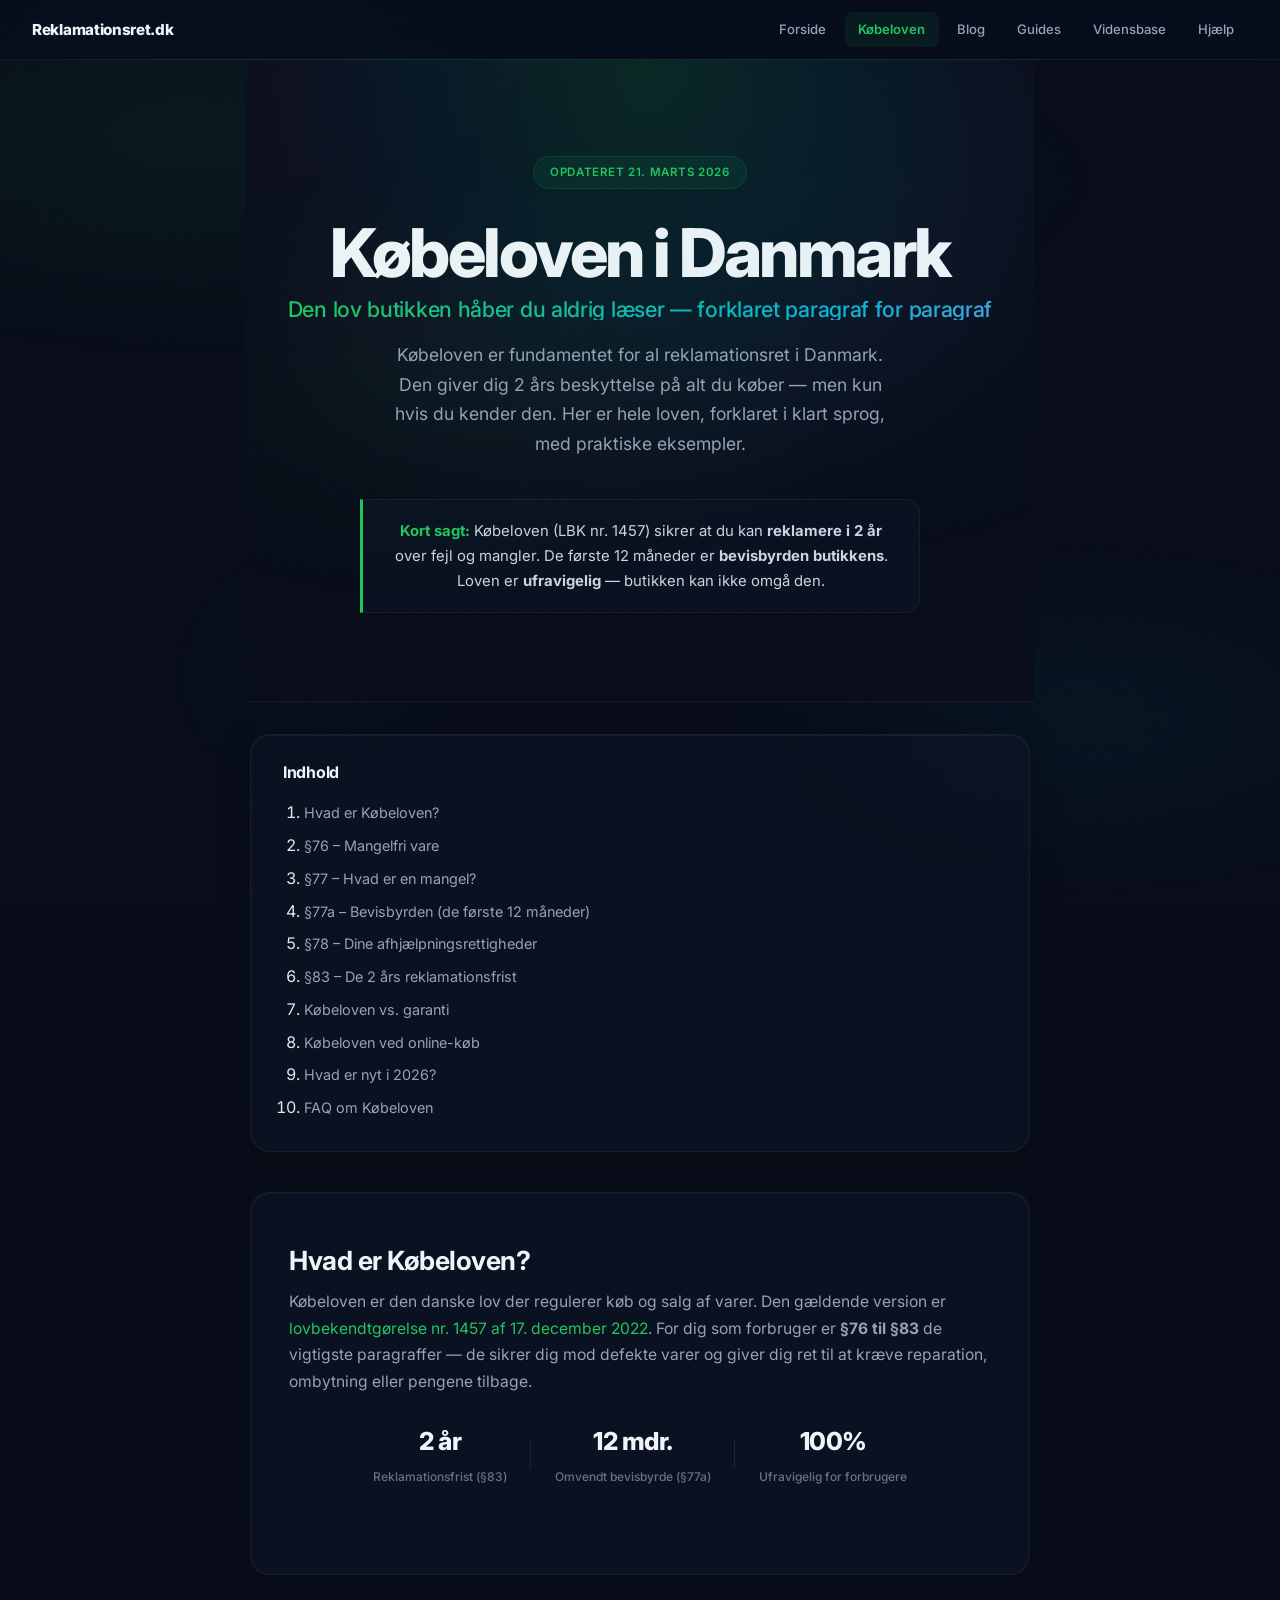
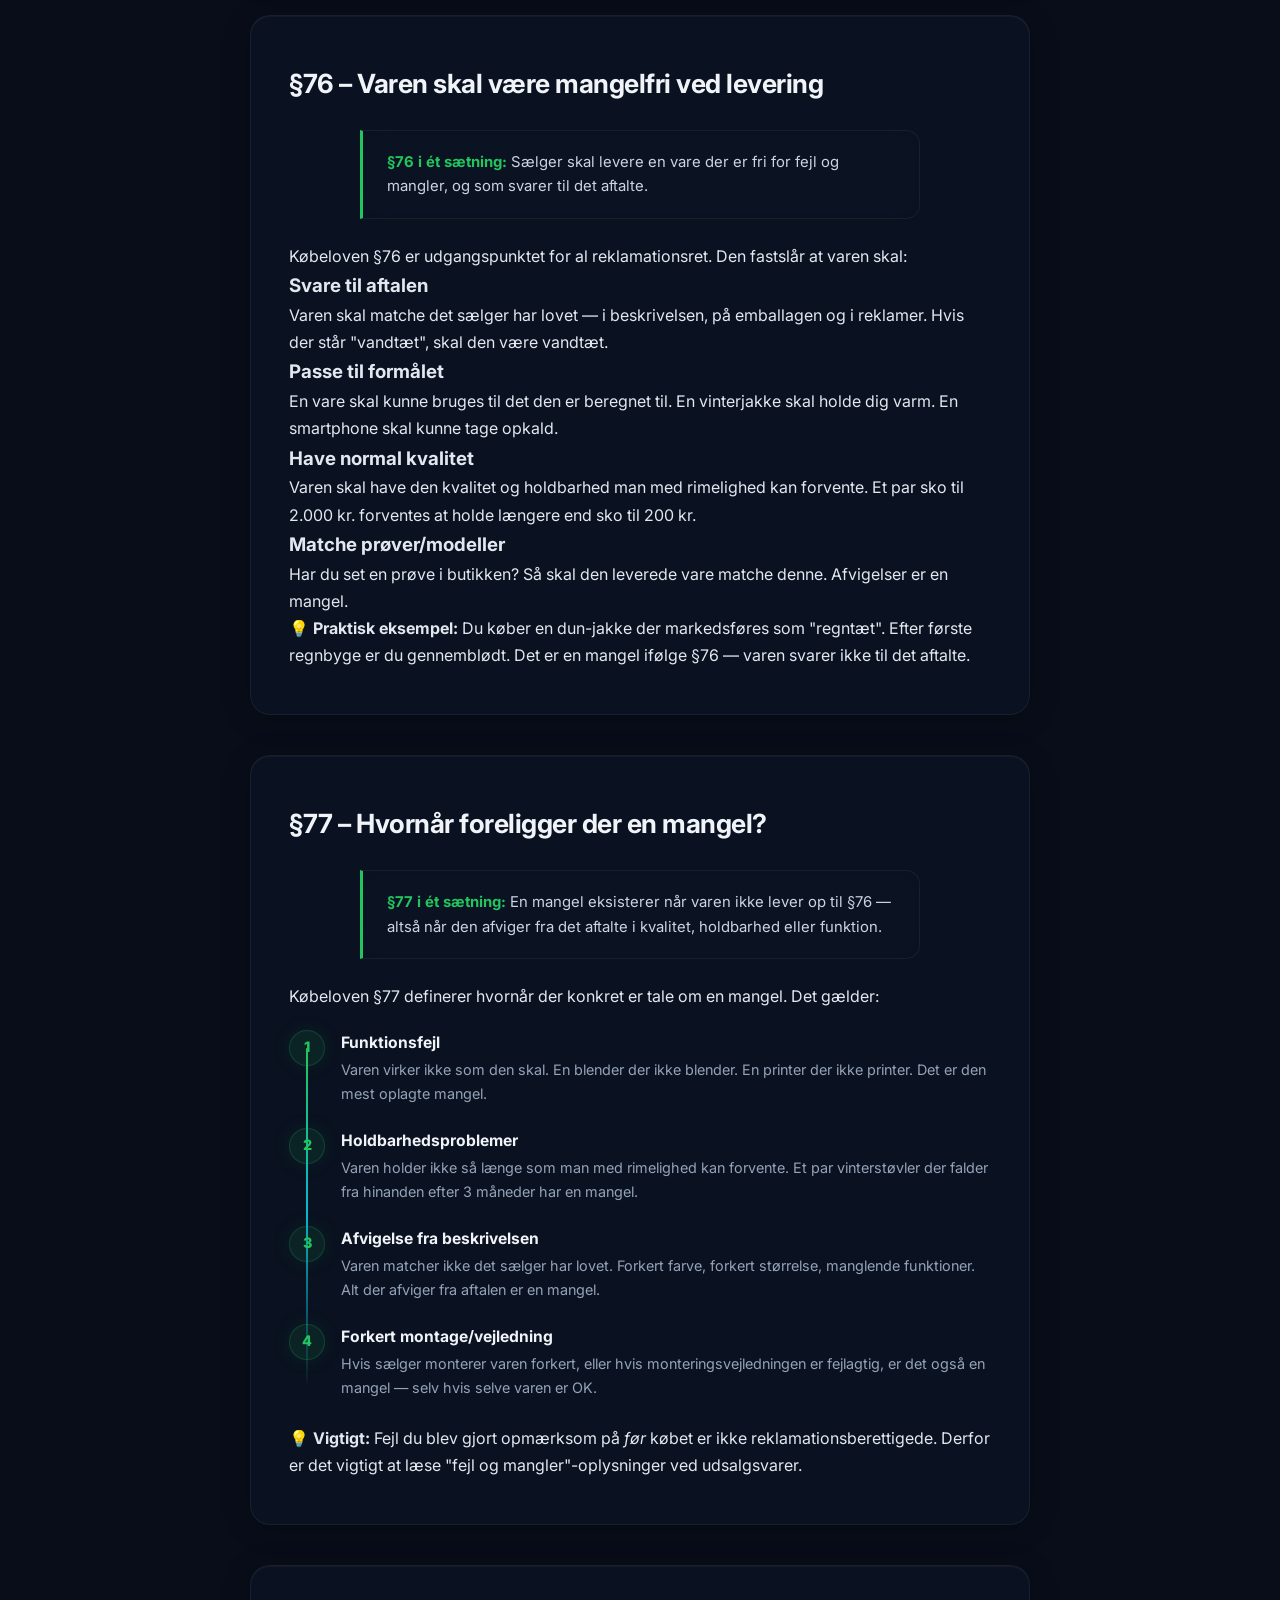
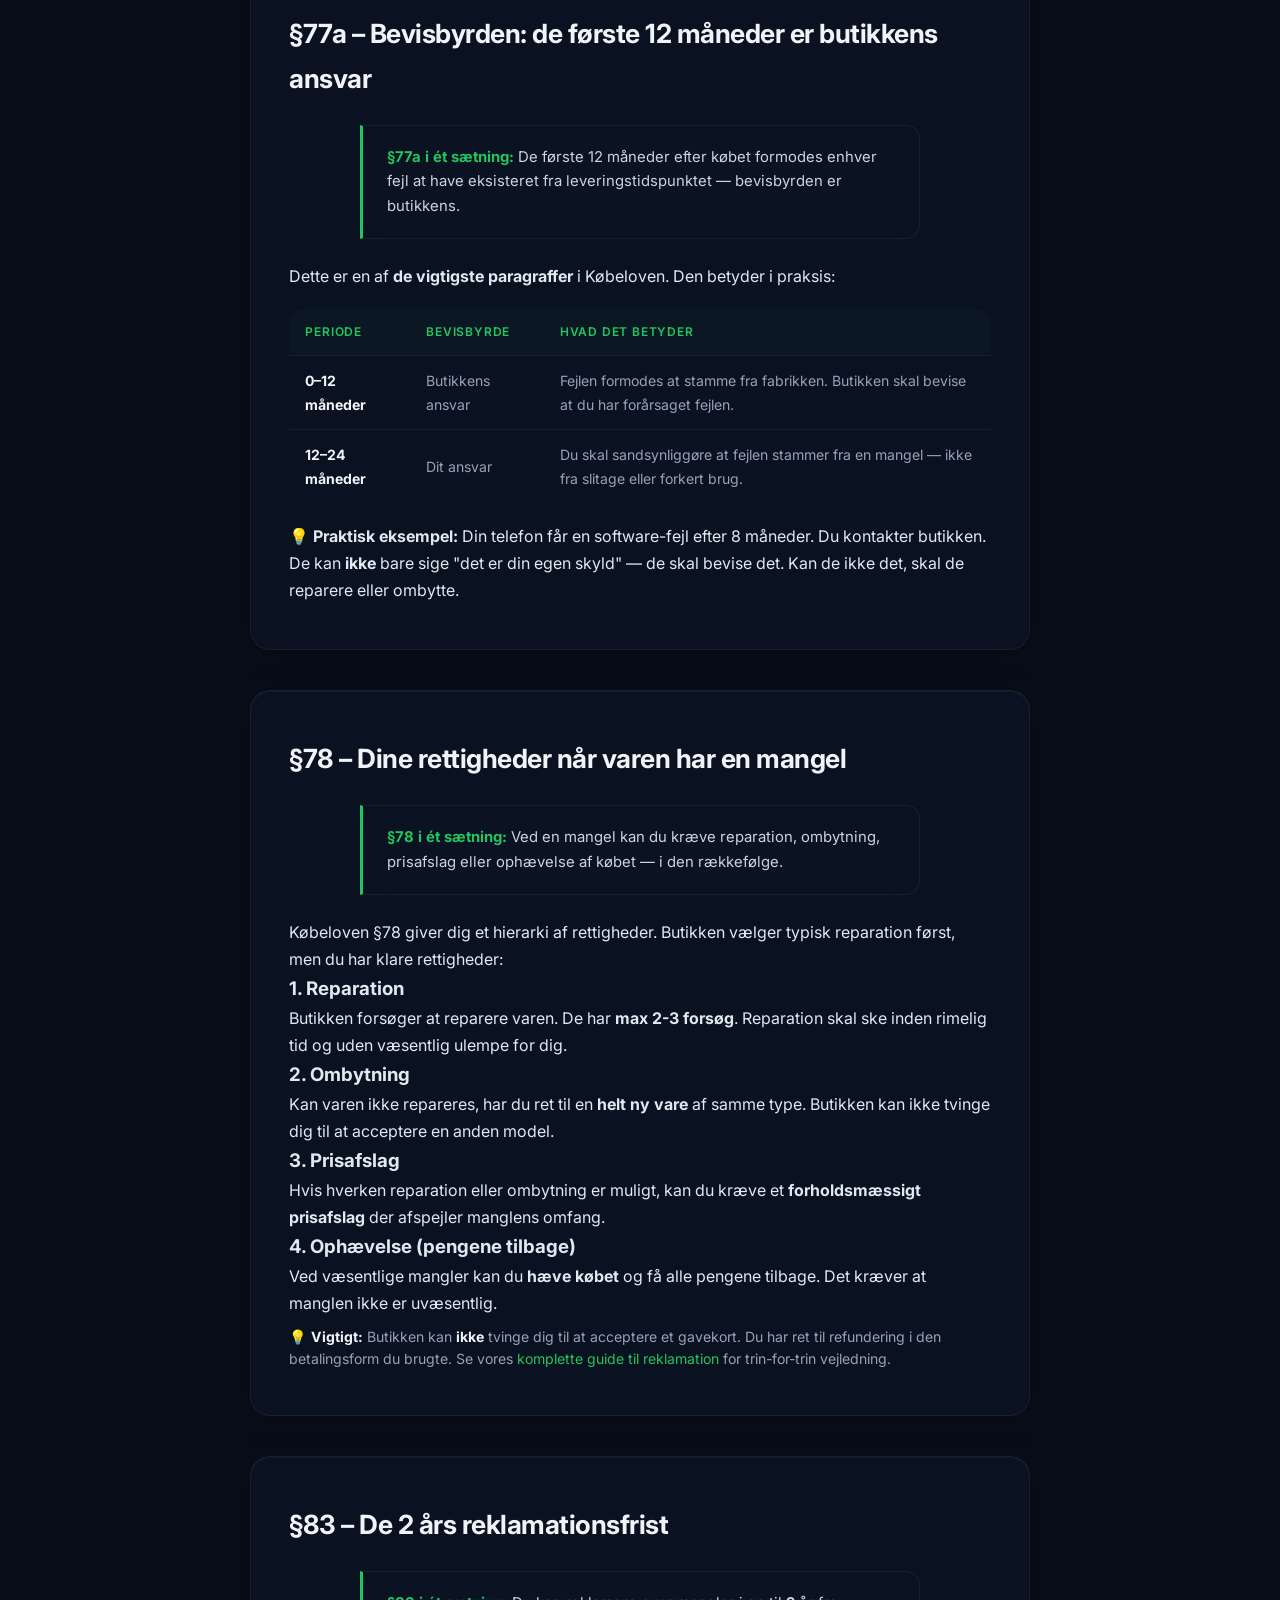
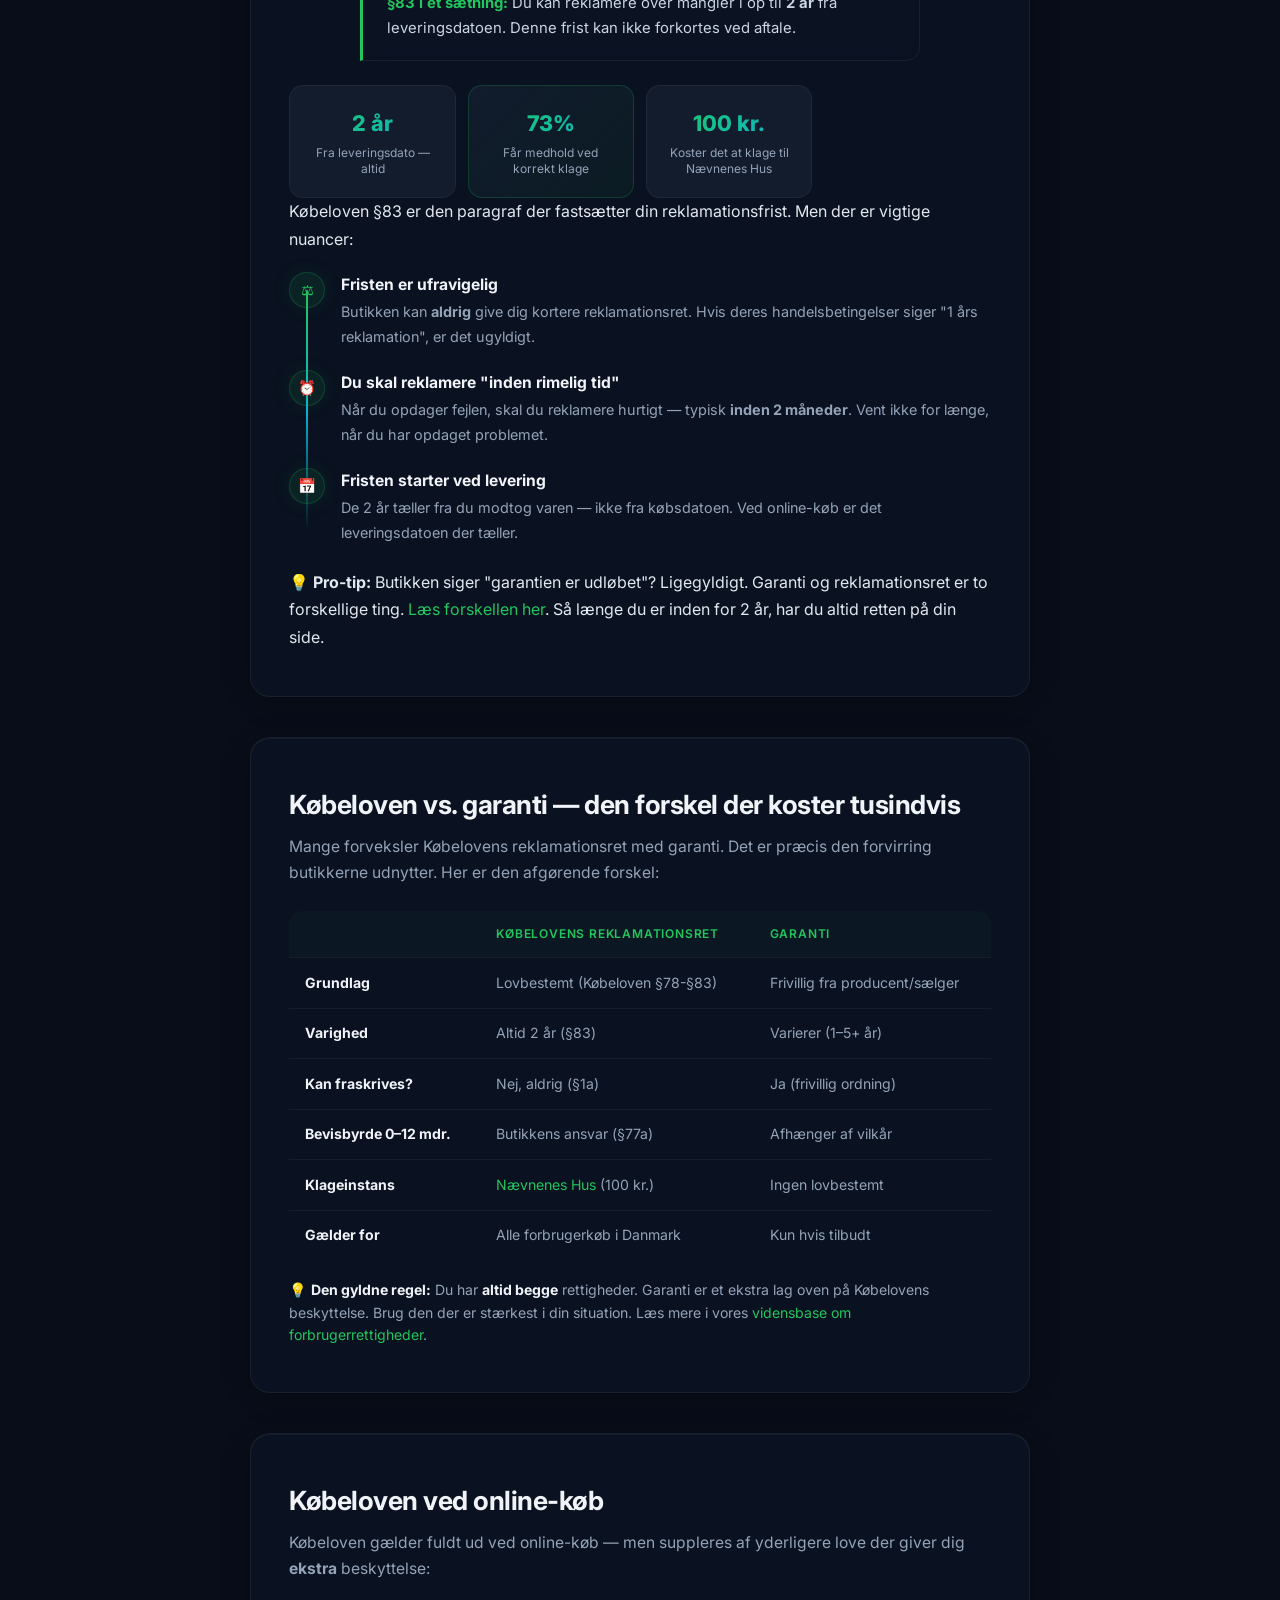
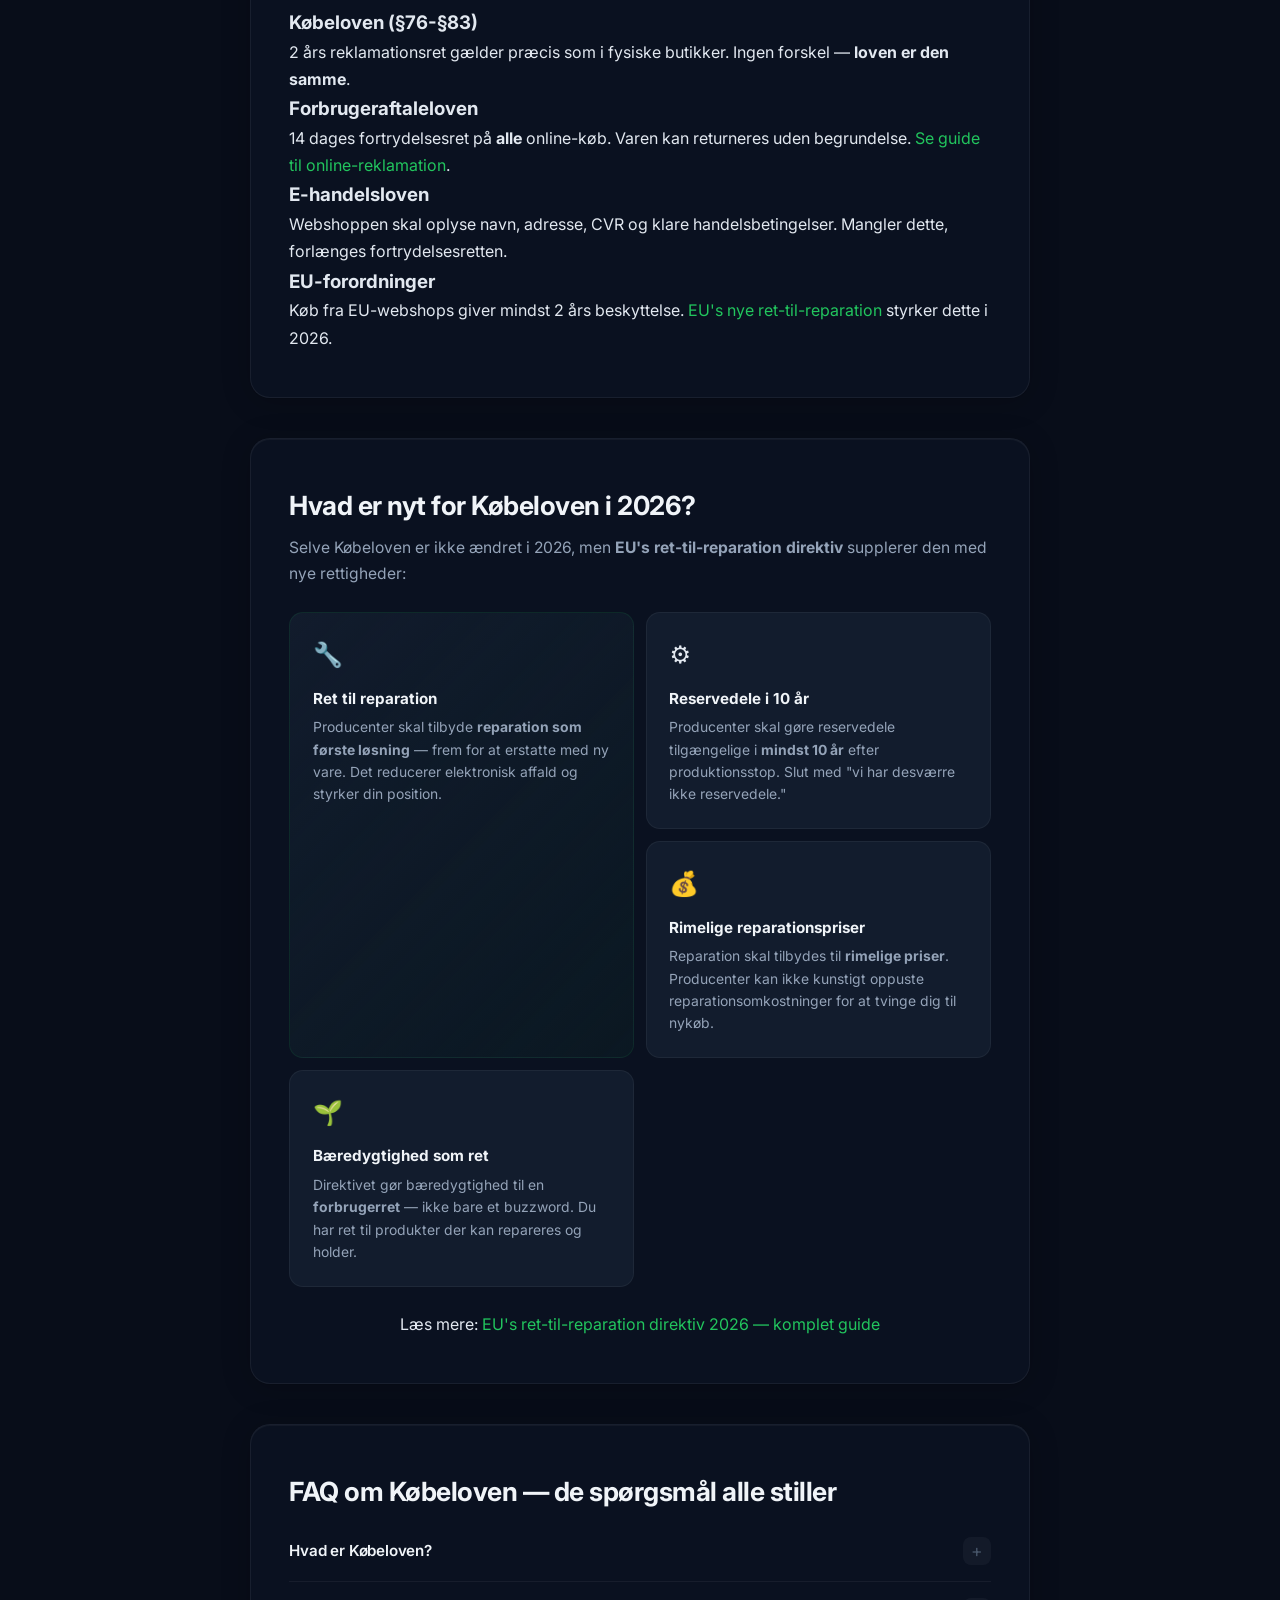
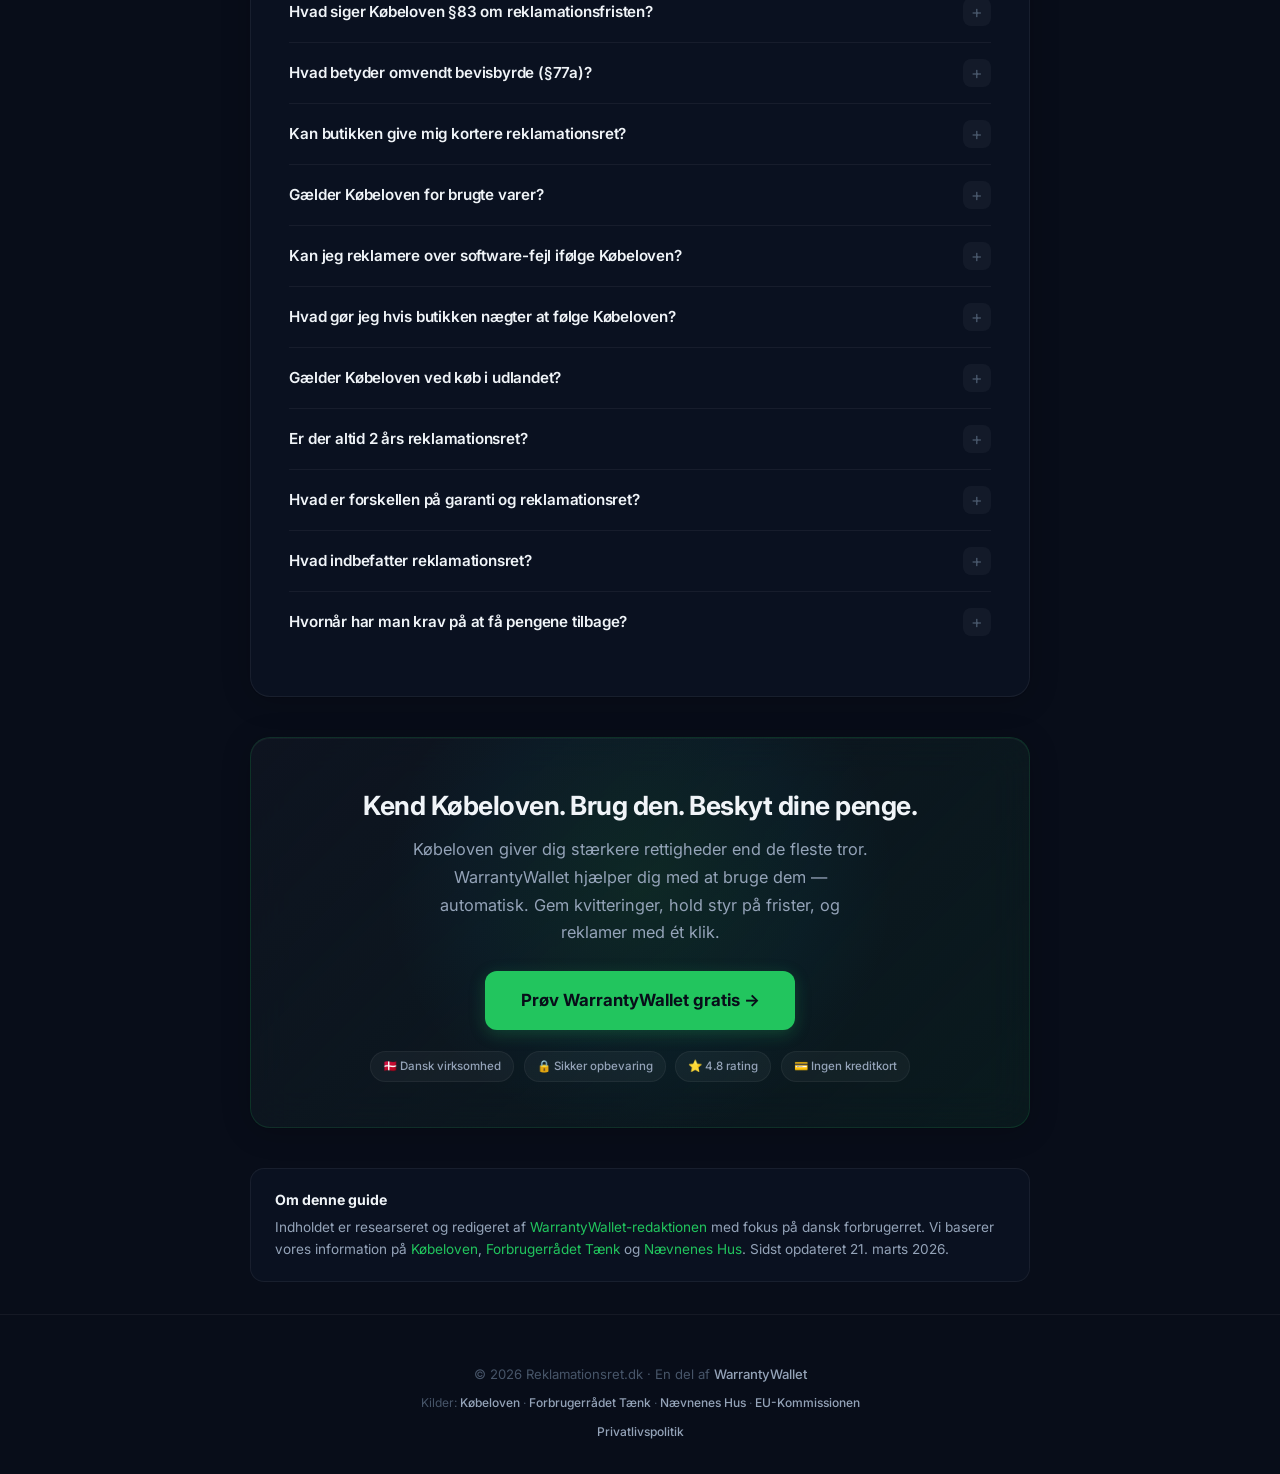
==== kobeloven.html @ 84762d5d "SEO: Add remaining 2 PAA questions to kobeloven.html FAQ schema+HTML" ====
<!DOCTYPE html>
<html lang="da">
<head>
    <meta charset="UTF-8">
    <meta name="viewport" content="width=device-width, initial-scale=1.0">
    <title>Købeloven 2026 – Komplet guide til §76-§83 og din reklamationsret</title>
    <meta name="description" content="Købeloven forklaret paragraf for paragraf: §76 mangelfri vare, §78 bevisbyrde, §83 reklamationsfrist på 2 år. Alt du skal vide om Købeloven i 2026 – med praktiske eksempler.">
    <meta name="keywords" content="købeloven, købeloven §83, købeloven reklamation, købeloven 2026, købeloven §76, købeloven §77, købeloven §78, reklamationsret købeloven, købeloven paragraf 83, dansk købelov">
    <meta name="robots" content="index, follow">
    <meta name="subject" content="Købeloven – dansk forbrugerlovgivning">
    <meta name="topic" content="Købeloven §76-§83, reklamationsret, forbrugerbeskyttelse, dansk lovgivning 2026">
    <link rel="canonical" href="https://reklamationsret.dk/kobeloven.html">

    <!-- Open Graph -->
    <meta property="og:title" content="Købeloven 2026 – Komplet guide til §76-§83">
    <meta property="og:description" content="Købeloven forklaret paragraf for paragraf. §76 mangelfri vare, §78 bevisbyrde, §83 reklamationsfrist. Alt du skal vide i 2026.">
    <meta property="og:url" content="https://reklamationsret.dk/kobeloven.html">
    <meta property="og:type" content="article">
    <meta property="og:site_name" content="Reklamationsret.dk">
    <meta property="og:locale" content="da_DK">
    <meta property="og:image" content="https://reklamationsret.dk/og-image.png">
    <meta property="og:image:width" content="1200">
    <meta property="og:image:height" content="630">
    <meta property="og:image:alt" content="Købeloven – din ret som forbruger i Danmark">

    <!-- Twitter Card -->
    <meta name="twitter:card" content="summary_large_image">
    <meta name="twitter:title" content="Købeloven 2026 – Komplet guide til §76-§83">
    <meta name="twitter:description" content="Købeloven forklaret paragraf for paragraf. Alt du skal vide om din reklamationsret i 2026.">
    <meta name="twitter:image" content="https://reklamationsret.dk/og-image.png">

    <!-- Favicon -->
    <link rel="icon" href="data:image/svg+xml,<svg xmlns='http://www.w3.org/2000/svg' viewBox='0 0 100 100'><text y='.9em' font-size='90'>⚖️</text></svg>" type="image/svg+xml">

    <link rel="preconnect" href="https://fonts.googleapis.com">
    <link rel="preconnect" href="https://fonts.gstatic.com" crossorigin>
    <link rel="dns-prefetch" href="//plausible.io">
    <link rel="dns-prefetch" href="//www.googletagmanager.com">
    <link rel="preconnect" href="https://plausible.io" crossorigin>
    <link rel="preconnect" href="https://www.googletagmanager.com" crossorigin>
    <link href="https://fonts.googleapis.com/css2?family=Inter:wght@400;600;700;800&display=swap" rel="stylesheet">
    <link rel="stylesheet" href="style.css">

    <!-- Privacy-friendly analytics by Plausible -->
    <script async src="https://plausible.io/js/pa-KfrIk4peE_4ubFGHQhBqu.js"></script>
    <script>
      window.plausible=window.plausible||function(){(plausible.q=plausible.q||[]).push(arguments)},plausible.init=plausible.init||function(i){plausible.o=i||{}};
      plausible.init()
    </script>

    <!-- Google tag (gtag.js) -->
    <script async src="https://www.googletagmanager.com/gtag/js?id=G-L14W5DXLNR"></script>
    <script>
      window.dataLayer = window.dataLayer || [];
      function gtag(){dataLayer.push(arguments);}
      gtag('js', new Date());
      gtag('config', 'G-L14W5DXLNR');
    </script>

    <!-- Article Schema -->
    <script type="application/ld+json">
    {
      "@context": "https://schema.org",
      "@type": "Article",
      "headline": "Købeloven 2026 – Komplet guide til §76-§83 og din reklamationsret",
      "description": "Købeloven forklaret paragraf for paragraf: §76 mangelfri vare, §78 bevisbyrde, §83 reklamationsfrist på 2 år. Alt du skal vide om Købeloven i 2026.",
      "url": "https://reklamationsret.dk/kobeloven.html",
      "datePublished": "2026-03-21",
      "dateModified": "2026-03-21",
      "author": {
        "@type": "Organization",
        "name": "WarrantyWallet-redaktionen",
        "url": "https://warrantywallet.dk"
      },
      "publisher": {
        "@type": "Organization",
        "name": "Reklamationsret.dk",
        "url": "https://reklamationsret.dk",
        "logo": {
          "@type": "ImageObject",
          "url": "https://reklamationsret.dk/og-image.png"
        }
      },
      "mainEntityOfPage": "https://reklamationsret.dk/kobeloven.html",
      "inLanguage": "da",
      "about": {
        "@type": "Legislation",
        "name": "Købeloven",
        "legislationIdentifier": "LBK nr 1457 af 17/12/2022"
      }
    }
    </script>

    <!-- FAQPage Schema -->
    <script type="application/ld+json">
    {
      "@context": "https://schema.org",
      "@type": "FAQPage",
      "mainEntity": [
        {
          "@type": "Question",
          "name": "Hvad er Købeloven?",
          "acceptedAnswer": {
            "@type": "Answer",
            "text": "Købeloven (lovbekendtgørelse nr. 1457 af 17. december 2022) er den danske lov der regulerer køb og salg af varer. For forbrugere er de vigtigste paragraffer §76-§83 om mangler, bevisbyrde og reklamationsret. Loven sikrer dig bl.a. 2 års reklamationsret på alle varer."
          }
        },
        {
          "@type": "Question",
          "name": "Hvad siger Købeloven §83 om reklamationsfristen?",
          "acceptedAnswer": {
            "@type": "Answer",
            "text": "Købeloven §83 fastslår at du har 2 års reklamationsret fra leveringsdatoen. Det betyder butikken skal reparere, ombytte, give prisafslag eller refundere, hvis varen har fejl eller mangler. Fristen kan ikke forkortes ved aftale."
          }
        },
        {
          "@type": "Question",
          "name": "Hvad betyder Købeloven §76 om mangelfri vare?",
          "acceptedAnswer": {
            "@type": "Answer",
            "text": "Købeloven §76 kræver at sælger leverer en vare uden fejl og mangler. Varen skal svare til det aftalte, til markedsføringsmaterialet, og til hvad man med rimelighed kan forvente af varens kvalitet og holdbarhed."
          }
        },
        {
          "@type": "Question",
          "name": "Hvad er bevisbyrden ifølge Købeloven §77a?",
          "acceptedAnswer": {
            "@type": "Answer",
            "text": "Købeloven §77a fastslår omvendt bevisbyrde de første 12 måneder: fejlen formodes at have eksisteret ved levering. Det er butikkens ansvar at bevise, at fejlen skyldes forbrugeren. Efter 12 måneder skifter bevisbyrden til forbrugeren."
          }
        },
        {
          "@type": "Question",
          "name": "Kan Købelovens reklamationsret fraskrives?",
          "acceptedAnswer": {
            "@type": "Answer",
            "text": "Nej. Købelovens forbrugerbeskyttelse er ufravigelig. En butik kan ikke i handelsbetingelser, kontrakter eller vilkår fravige de 2 års reklamationsret. Enhver klausul der forsøger dette er ugyldig ifølge Købeloven §1a."
          }
        },
        {
          "@type": "Question",
          "name": "Gælder Købeloven også ved online-køb?",
          "acceptedAnswer": {
            "@type": "Answer",
            "text": "Ja, Købeloven gælder ved alle forbrugerkøb i Danmark – både i fysiske butikker og online. Ved online-køb suppleres Købeloven desuden af E-handelsloven og Forbrugeraftaleloven, der giver yderligere 14 dages fortrydelsesret."
          }
        },
        {
          "@type": "Question",
          "name": "Hvad er forskellen på Købeloven og EU's forbrugerbeskyttelse?",
          "acceptedAnswer": {
            "@type": "Answer",
            "text": "EU's forbrugerdirektiv kræver minimum 2 års garanti. Købeloven implementerer dette og går på visse punkter videre med bl.a. stærkere bevisbyrde-regler. I 2026 supplerer EU's ret-til-reparation direktiv Købeloven med krav om reparation som første løsning."
          }
        },
        {
          "@type": "Question",
          "name": "Hvornår blev Købeloven sidst opdateret?",
          "acceptedAnswer": {
            "@type": "Answer",
            "text": "Den gældende lovbekendtgørelse er nr. 1457 af 17. december 2022. De vigtigste ændringer var implementeringen af EU's varedialog-direktiv med styrkede regler for digitalt indhold og omvendt bevisbyrde i 12 måneder."
          }
        },
        {
          "@type": "Question",
          "name": "Er der altid 2 års reklamationsret?",
          "acceptedAnswer": {
            "@type": "Answer",
            "text": "Ja, Købelovens 2 års reklamationsret gælder altid ved forbrugerkøb i Danmark. Butikken kan aldrig forkorte fristen — heller ikke i deres handelsbetingelser. De 2 år tæller fra leveringsdatoen, og de første 12 måneder er bevisbyrden butikkens ifølge §77a."
          }
        },
        {
          "@type": "Question",
          "name": "Hvad er forskellen på garanti og reklamationsret?",
          "acceptedAnswer": {
            "@type": "Answer",
            "text": "Reklamationsret er lovbestemt (Købeloven §78-§83) og gælder altid i 2 år. Garanti er frivillig fra producenten og kan variere. Reklamationsret kan aldrig fraskrives, garanti kan bortfalde. Du har altid begge rettigheder — brug den der er stærkest i din situation."
          }
        },
        {
          "@type": "Question",
          "name": "Hvad indbefatter reklamationsret?",
          "acceptedAnswer": {
            "@type": "Answer",
            "text": "Reklamationsret ifølge Købeloven giver dig ret til at kræve: 1) Reparation af varen, 2) Ombytning til en ny vare, 3) Forholdsmæssigt prisafslag, eller 4) Ophævelse af købet med fuld refundering. Butikken kan ikke tvinge dig til et gavekort. Retten gælder i 2 år fra levering ifølge Købeloven §78."
          }
        },
        {
          "@type": "Question",
          "name": "Hvornår har man krav på at få pengene tilbage?",
          "acceptedAnswer": {
            "@type": "Answer",
            "text": "Du kan kræve pengene tilbage (ophævelse) når varen har en væsentlig mangel og butikken ikke kan reparere eller ombytte den. Butikken har typisk 2-3 forsøg på reparation. Derefter har du ret til fuld refundering i den betalingsform du brugte — ikke et gavekort."
          }
        }
      ]
    }
    </script>

    <!-- BreadcrumbList Schema -->
    <script type="application/ld+json">
    {
      "@context": "https://schema.org",
      "@type": "BreadcrumbList",
      "itemListElement": [
        {
          "@type": "ListItem",
          "position": 1,
          "name": "Reklamationsret.dk",
          "item": "https://reklamationsret.dk/"
        },
        {
          "@type": "ListItem",
          "position": 2,
          "name": "Købeloven",
          "item": "https://reklamationsret.dk/kobeloven.html"
        }
      ]
    }
    </script>
</head>
<body>

    <div class="scroll-progress"></div>
    <nav class="topnav">
        <a href="https://reklamationsret.dk" class="nav-logo">Reklamationsret.dk</a>
        <div class="nav-links">
            <a href="https://reklamationsret.dk">Forside</a>
            <a href="https://reklamationsret.dk/kobeloven.html" class="active">Købeloven</a>
            <a href="https://blog.reklamationsret.dk">Blog</a>
            <a href="https://guide.reklamationsret.dk">Guides</a>
            <a href="https://info.reklamationsret.dk">Vidensbase</a>
            <a href="https://hjaelp.reklamationsret.dk">Hjælp</a>
        </div>
        <button class="menu-toggle" aria-label="Menu" onclick="this.classList.toggle('active');this.previousElementSibling.classList.toggle('open')"><span></span><span></span><span></span></button>
    </nav>

    <main>
    <article>

    <header>
        <time datetime="2026-03-21" class="badge">Opdateret 21. marts 2026</time>
        <h1>Købeloven i Danmark<br><span>Den lov butikken håber du aldrig læser — forklaret paragraf for paragraf</span></h1>
        <p class="subtitle">Købeloven er fundamentet for al reklamationsret i Danmark. Den giver dig 2 års beskyttelse på alt du køber — men kun hvis du kender den. Her er hele loven, forklaret i klart sprog, med praktiske eksempler.</p>

        <div class="quick-answer" role="definition">
            <strong>Kort sagt:</strong> Købeloven (LBK nr. 1457) sikrer at du kan <strong>reklamere i 2 år</strong> over fejl og mangler. De første 12 måneder er <strong>bevisbyrden butikkens</strong>. Loven er <strong>ufravigelig</strong> — butikken kan ikke omgå den.
        </div>
    </header>

    <!-- TOC -->
    <nav class="toc" aria-label="Indholdsfortegnelse">
        <h2>Indhold</h2>
        <ol>
            <li><a href="#hvad-er-kobeloven">Hvad er Købeloven?</a></li>
            <li><a href="#paragraf-76">§76 – Mangelfri vare</a></li>
            <li><a href="#paragraf-77">§77 – Hvad er en mangel?</a></li>
            <li><a href="#paragraf-77a">§77a – Bevisbyrden (de første 12 måneder)</a></li>
            <li><a href="#paragraf-78">§78 – Dine afhjælpningsrettigheder</a></li>
            <li><a href="#paragraf-83">§83 – De 2 års reklamationsfrist</a></li>
            <li><a href="#kobeloven-vs-garanti">Købeloven vs. garanti</a></li>
            <li><a href="#kobeloven-online">Købeloven ved online-køb</a></li>
            <li><a href="#kobeloven-2026">Hvad er nyt i 2026?</a></li>
            <li><a href="#faq">FAQ om Købeloven</a></li>
        </ol>
    </nav>

    <!-- Introduction -->
    <section id="hvad-er-kobeloven" class="knowledge">
        <h2>Hvad er Købeloven?</h2>
        <p class="section-intro">Købeloven er den danske lov der regulerer køb og salg af varer. Den gældende version er <a href="https://www.retsinformation.dk/eli/lta/2022/1457" target="_blank" rel="noopener">lovbekendtgørelse nr. 1457 af 17. december 2022</a>. For dig som forbruger er <strong>§76 til §83</strong> de vigtigste paragraffer — de sikrer dig mod defekte varer og giver dig ret til at kræve reparation, ombytning eller pengene tilbage.</p>

        <div class="hero-stats">
            <div class="hero-stat">
                <strong>2 år</strong>
                <span>Reklamationsfrist (§83)</span>
            </div>
            <div class="hero-stat">
                <strong>12 mdr.</strong>
                <span>Omvendt bevisbyrde (§77a)</span>
            </div>
            <div class="hero-stat">
                <strong>100%</strong>
                <span>Ufravigelig for forbrugere</span>
            </div>
        </div>
    </section>

    <!-- §76 -->
    <section id="paragraf-76" class="info-section">
        <h2>§76 – Varen skal være mangelfri ved levering</h2>
        <div class="quick-answer" role="definition">
            <strong>§76 i ét sætning:</strong> Sælger skal levere en vare der er fri for fejl og mangler, og som svarer til det aftalte.
        </div>
        <p>Købeloven §76 er udgangspunktet for al reklamationsret. Den fastslår at varen skal:</p>
        <div class="info-grid">
            <div class="info-card">
                <h3>Svare til aftalen</h3>
                <p>Varen skal matche det sælger har lovet — i beskrivelsen, på emballagen og i reklamer. Hvis der står "vandtæt", skal den være vandtæt.</p>
            </div>
            <div class="info-card">
                <h3>Passe til formålet</h3>
                <p>En vare skal kunne bruges til det den er beregnet til. En vinterjakke skal holde dig varm. En smartphone skal kunne tage opkald.</p>
            </div>
            <div class="info-card">
                <h3>Have normal kvalitet</h3>
                <p>Varen skal have den kvalitet og holdbarhed man med rimelighed kan forvente. Et par sko til 2.000 kr. forventes at holde længere end sko til 200 kr.</p>
            </div>
            <div class="info-card">
                <h3>Matche prøver/modeller</h3>
                <p>Har du set en prøve i butikken? Så skal den leverede vare matche denne. Afvigelser er en mangel.</p>
            </div>
        </div>

        <div class="tip-box">
            <strong>💡 Praktisk eksempel:</strong> Du køber en dun-jakke der markedsføres som "regntæt". Efter første regnbyge er du gennemblødt. Det er en mangel ifølge §76 — varen svarer ikke til det aftalte.
        </div>
    </section>

    <!-- §77 -->
    <section id="paragraf-77" class="info-section">
        <h2>§77 – Hvornår foreligger der en mangel?</h2>
        <div class="quick-answer" role="definition">
            <strong>§77 i ét sætning:</strong> En mangel eksisterer når varen ikke lever op til §76 — altså når den afviger fra det aftalte i kvalitet, holdbarhed eller funktion.
        </div>
        <p>Købeloven §77 definerer hvornår der konkret er tale om en mangel. Det gælder:</p>
        <div class="steps">
            <div class="step">
                <div class="step-num">1</div>
                <div class="step-content">
                    <h3>Funktionsfejl</h3>
                    <p>Varen virker ikke som den skal. En blender der ikke blender. En printer der ikke printer. Det er den mest oplagte mangel.</p>
                </div>
            </div>
            <div class="step">
                <div class="step-num">2</div>
                <div class="step-content">
                    <h3>Holdbarhedsproblemer</h3>
                    <p>Varen holder ikke så længe som man med rimelighed kan forvente. Et par vinterstøvler der falder fra hinanden efter 3 måneder har en mangel.</p>
                </div>
            </div>
            <div class="step">
                <div class="step-num">3</div>
                <div class="step-content">
                    <h3>Afvigelse fra beskrivelsen</h3>
                    <p>Varen matcher ikke det sælger har lovet. Forkert farve, forkert størrelse, manglende funktioner. Alt der afviger fra aftalen er en mangel.</p>
                </div>
            </div>
            <div class="step">
                <div class="step-num">4</div>
                <div class="step-content">
                    <h3>Forkert montage/vejledning</h3>
                    <p>Hvis sælger monterer varen forkert, eller hvis monteringsvejledningen er fejlagtig, er det også en mangel — selv hvis selve varen er OK.</p>
                </div>
            </div>
        </div>

        <div class="tip-box">
            <strong>💡 Vigtigt:</strong> Fejl du blev gjort opmærksom på <em>før</em> købet er ikke reklamationsberettigede. Derfor er det vigtigt at læse "fejl og mangler"-oplysninger ved udsalgsvarer.
        </div>
    </section>

    <!-- §77a -->
    <section id="paragraf-77a" class="info-section">
        <h2>§77a – Bevisbyrden: de første 12 måneder er butikkens ansvar</h2>
        <div class="quick-answer" role="definition">
            <strong>§77a i ét sætning:</strong> De første 12 måneder efter købet formodes enhver fejl at have eksisteret fra leveringstidspunktet — bevisbyrden er butikkens.
        </div>
        <p>Dette er en af <strong>de vigtigste paragraffer</strong> i Købeloven. Den betyder i praksis:</p>
        <div class="garanti-table-wrap">
            <table class="garanti-table">
                <thead>
                    <tr>
                        <th>Periode</th>
                        <th>Bevisbyrde</th>
                        <th>Hvad det betyder</th>
                    </tr>
                </thead>
                <tbody>
                    <tr>
                        <td><strong>0–12 måneder</strong></td>
                        <td>Butikkens ansvar</td>
                        <td>Fejlen formodes at stamme fra fabrikken. Butikken skal bevise at du har forårsaget fejlen.</td>
                    </tr>
                    <tr>
                        <td><strong>12–24 måneder</strong></td>
                        <td>Dit ansvar</td>
                        <td>Du skal sandsynliggøre at fejlen stammer fra en mangel — ikke fra slitage eller forkert brug.</td>
                    </tr>
                </tbody>
            </table>
        </div>

        <div class="tip-box">
            <strong>💡 Praktisk eksempel:</strong> Din telefon får en software-fejl efter 8 måneder. Du kontakter butikken. De kan <strong>ikke</strong> bare sige "det er din egen skyld" — de skal bevise det. Kan de ikke det, skal de reparere eller ombytte.
        </div>
    </section>

    <!-- §78 -->
    <section id="paragraf-78" class="info-section">
        <h2>§78 – Dine rettigheder når varen har en mangel</h2>
        <div class="quick-answer" role="definition">
            <strong>§78 i ét sætning:</strong> Ved en mangel kan du kræve reparation, ombytning, prisafslag eller ophævelse af købet — i den rækkefølge.
        </div>
        <p>Købeloven §78 giver dig et hierarki af rettigheder. Butikken vælger typisk reparation først, men du har klare rettigheder:</p>
        <div class="info-grid">
            <div class="info-card">
                <h3>1. Reparation</h3>
                <p>Butikken forsøger at reparere varen. De har <strong>max 2-3 forsøg</strong>. Reparation skal ske inden rimelig tid og uden væsentlig ulempe for dig.</p>
            </div>
            <div class="info-card">
                <h3>2. Ombytning</h3>
                <p>Kan varen ikke repareres, har du ret til en <strong>helt ny vare</strong> af samme type. Butikken kan ikke tvinge dig til at acceptere en anden model.</p>
            </div>
            <div class="info-card">
                <h3>3. Prisafslag</h3>
                <p>Hvis hverken reparation eller ombytning er muligt, kan du kræve et <strong>forholdsmæssigt prisafslag</strong> der afspejler manglens omfang.</p>
            </div>
            <div class="info-card">
                <h3>4. Ophævelse (pengene tilbage)</h3>
                <p>Ved væsentlige mangler kan du <strong>hæve købet</strong> og få alle pengene tilbage. Det kræver at manglen ikke er uvæsentlig.</p>
            </div>
        </div>

        <div class="garanti-note">💡 <strong>Vigtigt:</strong> Butikken kan <strong>ikke</strong> tvinge dig til at acceptere et gavekort. Du har ret til refundering i den betalingsform du brugte. Se vores <a href="https://reklamationsret.dk/">komplette guide til reklamation</a> for trin-for-trin vejledning.</div>
    </section>

    <!-- §83 -->
    <section id="paragraf-83" class="info-section">
        <h2>§83 – De 2 års reklamationsfrist</h2>
        <div class="quick-answer" role="definition">
            <strong>§83 i ét sætning:</strong> Du kan reklamere over mangler i op til <strong>2 år</strong> fra leveringsdatoen. Denne frist kan ikke forkortes ved aftale.
        </div>

        <div class="stats">
            <div class="stats-grid">
                <div class="stat-card">
                    <div class="stat-number">2 år</div>
                    <div class="stat-label">Fra leveringsdato — altid</div>
                </div>
                <div class="stat-card accent">
                    <div class="stat-number">73%</div>
                    <div class="stat-label">Får medhold ved korrekt klage</div>
                </div>
                <div class="stat-card">
                    <div class="stat-number">100 kr.</div>
                    <div class="stat-label">Koster det at klage til Nævnenes Hus</div>
                </div>
            </div>
        </div>

        <p>Købeloven §83 er den paragraf der fastsætter din reklamationsfrist. Men der er vigtige nuancer:</p>
        <div class="steps">
            <div class="step">
                <div class="step-num">⚖️</div>
                <div class="step-content">
                    <h3>Fristen er ufravigelig</h3>
                    <p>Butikken kan <strong>aldrig</strong> give dig kortere reklamationsret. Hvis deres handelsbetingelser siger "1 års reklamation", er det ugyldigt.</p>
                </div>
            </div>
            <div class="step">
                <div class="step-num">⏰</div>
                <div class="step-content">
                    <h3>Du skal reklamere "inden rimelig tid"</h3>
                    <p>Når du opdager fejlen, skal du reklamere hurtigt — typisk <strong>inden 2 måneder</strong>. Vent ikke for længe, når du har opdaget problemet.</p>
                </div>
            </div>
            <div class="step">
                <div class="step-num">📅</div>
                <div class="step-content">
                    <h3>Fristen starter ved levering</h3>
                    <p>De 2 år tæller fra du modtog varen — ikke fra købsdatoen. Ved online-køb er det leveringsdatoen der tæller.</p>
                </div>
            </div>
        </div>

        <div class="tip-box">
            <strong>💡 Pro-tip:</strong> Butikken siger "garantien er udløbet"? Ligegyldigt. Garanti og reklamationsret er to forskellige ting. <a href="https://reklamationsret.dk/#garanti-vs-reklamationsret">Læs forskellen her</a>. Så længe du er inden for 2 år, har du altid retten på din side.
        </div>
    </section>

    <!-- Købeloven vs garanti -->
    <section id="kobeloven-vs-garanti" class="garanti-comparison">
        <h2>Købeloven vs. garanti — den forskel der koster tusindvis</h2>
        <p class="section-intro">Mange forveksler Købelovens reklamationsret med garanti. Det er præcis den forvirring butikkerne udnytter. Her er den afgørende forskel:</p>
        <div class="garanti-table-wrap">
            <table class="garanti-table">
                <thead>
                    <tr>
                        <th></th>
                        <th>Købelovens reklamationsret</th>
                        <th>Garanti</th>
                    </tr>
                </thead>
                <tbody>
                    <tr>
                        <td><strong>Grundlag</strong></td>
                        <td>Lovbestemt (Købeloven §78-§83)</td>
                        <td>Frivillig fra producent/sælger</td>
                    </tr>
                    <tr>
                        <td><strong>Varighed</strong></td>
                        <td>Altid 2 år (§83)</td>
                        <td>Varierer (1–5+ år)</td>
                    </tr>
                    <tr>
                        <td><strong>Kan fraskrives?</strong></td>
                        <td>Nej, aldrig (§1a)</td>
                        <td>Ja (frivillig ordning)</td>
                    </tr>
                    <tr>
                        <td><strong>Bevisbyrde 0–12 mdr.</strong></td>
                        <td>Butikkens ansvar (§77a)</td>
                        <td>Afhænger af vilkår</td>
                    </tr>
                    <tr>
                        <td><strong>Klageinstans</strong></td>
                        <td><a href="https://naevneneshus.dk" target="_blank" rel="noopener">Nævnenes Hus</a> (100 kr.)</td>
                        <td>Ingen lovbestemt</td>
                    </tr>
                    <tr>
                        <td><strong>Gælder for</strong></td>
                        <td>Alle forbrugerkøb i Danmark</td>
                        <td>Kun hvis tilbudt</td>
                    </tr>
                </tbody>
            </table>
        </div>
        <div class="garanti-note">💡 <strong>Den gyldne regel:</strong> Du har <strong>altid begge</strong> rettigheder. Garanti er et ekstra lag oven på Købelovens beskyttelse. Brug den der er stærkest i din situation. Læs mere i vores <a href="https://info.reklamationsret.dk/">vidensbase om forbrugerrettigheder</a>.</div>
    </section>

    <!-- Online-køb -->
    <section id="kobeloven-online" class="info-section">
        <h2>Købeloven ved online-køb</h2>
        <p class="section-intro">Købeloven gælder fuldt ud ved online-køb — men suppleres af yderligere love der giver dig <strong>ekstra</strong> beskyttelse:</p>
        <div class="info-grid">
            <div class="info-card">
                <h3>Købeloven (§76-§83)</h3>
                <p>2 års reklamationsret gælder præcis som i fysiske butikker. Ingen forskel — <strong>loven er den samme</strong>.</p>
            </div>
            <div class="info-card">
                <h3>Forbrugeraftaleloven</h3>
                <p>14 dages fortrydelsesret på <strong>alle</strong> online-køb. Varen kan returneres uden begrundelse. <a href="https://guide.reklamationsret.dk/">Se guide til online-reklamation</a>.</p>
            </div>
            <div class="info-card">
                <h3>E-handelsloven</h3>
                <p>Webshoppen skal oplyse navn, adresse, CVR og klare handelsbetingelser. Mangler dette, forlænges fortrydelsesretten.</p>
            </div>
            <div class="info-card">
                <h3>EU-forordninger</h3>
                <p>Køb fra EU-webshops giver mindst 2 års beskyttelse. <a href="https://blog.reklamationsret.dk/ret-til-reparation-2026.html">EU's nye ret-til-reparation</a> styrker dette i 2026.</p>
            </div>
        </div>
    </section>

    <!-- 2026 updates -->
    <section id="kobeloven-2026" class="knowledge">
        <h2>Hvad er nyt for Købeloven i 2026?</h2>
        <p class="section-intro">Selve Købeloven er ikke ændret i 2026, men <strong>EU's ret-til-reparation direktiv</strong> supplerer den med nye rettigheder:</p>
        <div class="fact-cards">
            <div class="fact-card">
                <div class="fact-icon">🔧</div>
                <h3>Ret til reparation</h3>
                <p>Producenter skal tilbyde <strong>reparation som første løsning</strong> — frem for at erstatte med ny vare. Det reducerer elektronisk affald og styrker din position.</p>
            </div>
            <div class="fact-card">
                <div class="fact-icon">⚙️</div>
                <h3>Reservedele i 10 år</h3>
                <p>Producenter skal gøre reservedele tilgængelige i <strong>mindst 10 år</strong> efter produktionsstop. Slut med "vi har desværre ikke reservedele."</p>
            </div>
            <div class="fact-card">
                <div class="fact-icon">💰</div>
                <h3>Rimelige reparationspriser</h3>
                <p>Reparation skal tilbydes til <strong>rimelige priser</strong>. Producenter kan ikke kunstigt oppuste reparationsomkostninger for at tvinge dig til nykøb.</p>
            </div>
            <div class="fact-card">
                <div class="fact-icon">🌱</div>
                <h3>Bæredygtighed som ret</h3>
                <p>Direktivet gør bæredygtighed til en <strong>forbrugerret</strong> — ikke bare et buzzword. Du har ret til produkter der kan repareres og holder.</p>
            </div>
        </div>
        <p style="text-align:center;margin-top:1.5rem;">Læs mere: <a href="https://blog.reklamationsret.dk/ret-til-reparation-2026.html">EU's ret-til-reparation direktiv 2026 — komplet guide</a></p>
    </section>

    <!-- FAQ -->
    <section id="faq" class="faq">
        <h2>FAQ om Købeloven — de spørgsmål alle stiller</h2>
        <details>
            <summary>Hvad er Købeloven?</summary>
            <p>Købeloven (lovbekendtgørelse nr. 1457 af 17. december 2022) er den danske lov der regulerer køb og salg af varer. For forbrugere er §76-§83 de vigtigste paragraffer — de sikrer dig 2 års reklamationsret på alle varer.</p>
        </details>
        <details>
            <summary>Hvad siger Købeloven §83 om reklamationsfristen?</summary>
            <p>§83 fastslår at du har 2 års reklamationsret fra leveringsdatoen. Fristen kan ikke forkortes ved aftale. Du skal dog reklamere inden "rimelig tid" (ca. 2 måneder) efter du opdager fejlen.</p>
        </details>
        <details>
            <summary>Hvad betyder omvendt bevisbyrde (§77a)?</summary>
            <p>De første 12 måneder efter købet formodes enhver fejl at have eksisteret fra leveringstidspunktet. Det er butikkens ansvar at bevise at fejlen skyldes forkert brug — ikke dit. Efter 12 måneder skifter bevisbyrden til dig.</p>
        </details>
        <details>
            <summary>Kan butikken give mig kortere reklamationsret?</summary>
            <p>Nej. Købelovens forbrugerbeskyttelse er ufravigelig (§1a). Enhver klausul i handelsbetingelser der forsøger at forkorte reklamationsfristen er ugyldig. Du har altid minimum 2 år.</p>
        </details>
        <details>
            <summary>Gælder Købeloven for brugte varer?</summary>
            <p>Ja, men ved køb af brugte varer fra erhvervsdrivende kan reklamationsfristen aftales ned til 1 år (aldrig mindre). Ved privatkøb (fx DBA) gælder Købeloven ikke.</p>
        </details>
        <details>
            <summary>Kan jeg reklamere over software-fejl ifølge Købeloven?</summary>
            <p>Ja. Siden 2022 dækker Købeloven også digitalt indhold og digitale tjenester — herunder software, apps, streaming og digitale spil. Du har 2 års reklamationsret.</p>
        </details>
        <details>
            <summary>Hvad gør jeg hvis butikken nægter at følge Købeloven?</summary>
            <p>Klag til <a href="https://naevneneshus.dk" target="_blank" rel="noopener">Nævnenes Hus</a> for 100 kr. (refunderes ved medhold). 73% får medhold. Du kan også kontakte <a href="https://taenk.dk" target="_blank" rel="noopener">Forbrugerrådet Tænk</a> for gratis rådgivning. Læs vores <a href="https://blog.reklamationsret.dk/klag-forbrugerraadet-taenk.html">guide til klageprocessen</a>.</p>
        </details>
        <details>
            <summary>Gælder Købeloven ved køb i udlandet?</summary>
            <p>Inden for EU har du mindst 2 års beskyttelse. Ved køb uden for EU gælder sælgerlandets regler. Betaler du med kreditkort, kan du ofte gøre indsigelse via din bank uanset land.</p>
        </details>
        <details>
            <summary>Er der altid 2 års reklamationsret?</summary>
            <p>Ja, Købelovens 2 års reklamationsret gælder altid ved forbrugerkøb i Danmark. Butikken kan aldrig forkorte fristen — heller ikke i deres handelsbetingelser. De 2 år tæller fra leveringsdatoen, og de første 12 måneder er bevisbyrden butikkens ifølge <a href="#paragraf-77a">§77a</a>. Læs mere under <a href="#paragraf-83">§83</a>.</p>
        </details>
        <details>
            <summary>Hvad er forskellen på garanti og reklamationsret?</summary>
            <p>Reklamationsret er lovbestemt (Købeloven §78-§83) og gælder altid i 2 år. Garanti er frivillig fra producenten og kan variere. Reklamationsret kan aldrig fraskrives, garanti kan bortfalde. Du har altid begge rettigheder — brug den der er stærkest. Se <a href="#kobeloven-vs-garanti">sammenligning ovenfor</a>.</p>
        </details>
        <details>
            <summary>Hvad indbefatter reklamationsret?</summary>
            <p>Reklamationsret ifølge Købeloven giver dig ret til at kræve: 1) Reparation af varen, 2) Ombytning til en ny vare, 3) Forholdsmæssigt prisafslag, eller 4) Ophævelse af købet med fuld refundering. Butikken kan ikke tvinge dig til et gavekort. Se <a href="#paragraf-78">§78 ovenfor</a> for detaljer.</p>
        </details>
        <details>
            <summary>Hvornår har man krav på at få pengene tilbage?</summary>
            <p>Du kan kræve pengene tilbage (ophævelse) når varen har en væsentlig mangel og butikken ikke kan reparere eller ombytte den. Butikken har typisk 2-3 forsøg på reparation. Derefter har du ret til fuld refundering i den betalingsform du brugte. Læs mere under <a href="#paragraf-78">§78</a>.</p>
        </details>
    </section>

    <!-- Final CTA -->
    <section class="final-cta">
        <h2>Kend Købeloven. Brug den. Beskyt dine penge.</h2>
        <p>Købeloven giver dig stærkere rettigheder end de fleste tror. WarrantyWallet hjælper dig med at bruge dem — automatisk. Gem kvitteringer, hold styr på frister, og reklamer med ét klik.</p>
        <a href="https://warrantywallet.dk/auth/opret?utm_source=reklamationsret&utm_medium=referral&utm_campaign=kobeloven&utm_content=final-cta" class="cta cta-large" rel="sponsored">Prøv WarrantyWallet gratis →</a>
        <div class="trust-badges">
            <span>🇩🇰 Dansk virksomhed</span>
            <span>🔒 Sikker opbevaring</span>
            <span>⭐ 4.8 rating</span>
            <span>💳 Ingen kreditkort</span>
        </div>
    </section>

    </article>

    <!-- Author attribution (E-E-A-T) -->
    <aside class="author-box">
        <p><strong>Om denne guide</strong></p>
        <p>Indholdet er researseret og redigeret af <a href="https://warrantywallet.dk?utm_source=reklamationsret&utm_medium=referral&utm_campaign=kobeloven&utm_content=author" rel="sponsored">WarrantyWallet-redaktionen</a> med fokus på dansk forbrugerret. Vi baserer vores information på <a href="https://www.retsinformation.dk/eli/lta/2022/1457" target="_blank" rel="noopener">Købeloven</a>, <a href="https://taenk.dk" target="_blank" rel="noopener">Forbrugerrådet Tænk</a> og <a href="https://naevneneshus.dk" target="_blank" rel="noopener">Nævnenes Hus</a>. Sidst opdateret <time datetime="2026-03-21">21. marts 2026</time>.</p>
    </aside>

    </main>

    <footer>
        <p>&copy; 2026 Reklamationsret.dk · En del af <a href="https://warrantywallet.dk?utm_source=reklamationsret&utm_medium=referral&utm_campaign=kobeloven&utm_content=footer" rel="sponsored">WarrantyWallet</a></p>
        <p class="footer-sources">Kilder: <a href="https://www.retsinformation.dk/eli/lta/2022/1457" target="_blank" rel="noopener">Købeloven</a> · <a href="https://taenk.dk" target="_blank" rel="noopener">Forbrugerrådet Tænk</a> · <a href="https://naevneneshus.dk" target="_blank" rel="noopener">Nævnenes Hus</a> · <a href="https://commission.europa.eu/live-work-travel-eu/consumer-rights-and-complaints_da" target="_blank" rel="noopener">EU-Kommissionen</a></p>
        <p class="footer-sources"><a href="/privacy.html">Privatlivspolitik</a></p>
    </footer>

    <script>
    (function(){
      var obs = new IntersectionObserver(function(entries){
        entries.forEach(function(e){ if(e.isIntersecting){ e.target.classList.add('visible'); obs.unobserve(e.target); }});
      }, {threshold:0.08, rootMargin:'0px 0px -40px 0px'});
      var vh = window.innerHeight;
      document.querySelectorAll('section, .toc, .author-box, .final-cta').forEach(function(el){
        if(el.getBoundingClientRect().top > vh * 0.85){ el.classList.add('reveal'); obs.observe(el); }
      });
    })();
    </script>

    <script>
    /* v3-scroll-progress */
    (function(){
      var sp = document.querySelector('.scroll-progress');
      if(sp) window.addEventListener('scroll', function(){
        sp.style.width = (window.scrollY / (document.documentElement.scrollHeight - window.innerHeight) * 100) + '%';
      }, {passive:true});
    })();
    </script>
</body>
</html>
---- style.css ----
/* === Reklamationsret.dk — v3 Smart Design === */

/* Animated gradient custom properties */
@property --gradient-angle {
    syntax: '<angle>';
    initial-value: 0deg;
    inherits: false;
}
@property --shimmer-x {
    syntax: '<percentage>';
    initial-value: -100%;
    inherits: false;
}

:root {
    --green: #22c55e;
    --green-dark: #16a34a;
    --green-light: #bbf7d0;
    --cyan: #06b6d4;
    --purple: #a78bfa;
    --dark: #080d19;
    --dark-soft: #0e1420;
    --dark-card: #0c1424;
    --dark-elevated: #121c2d;
    --white: #f0f4f8;
    --gray-100: #e2e8f0;
    --gray-200: #cbd5e1;
    --gray-300: #b0bec5;
    --gray-400: #94a3b8;
    --gray-500: #64748b;
    --gray-600: #475569;
    --red: #ef4444;
    --border: rgba(255,255,255,0.05);
    --border-glow: rgba(34,197,94,0.2);
    --glass: rgba(12, 20, 36, 0.7);
    --glass-border: rgba(255,255,255,0.06);
    --radius: 20px;
    --radius-sm: 14px;
    --radius-xs: 10px;
    --ease: cubic-bezier(0.4, 0, 0.2, 1);
    --ease-spring: cubic-bezier(0.175, 0.885, 0.32, 1.275);
    --ease-out: cubic-bezier(0, 0, 0.2, 1);
}

* { box-sizing: border-box; margin: 0; padding: 0; }
html { scroll-behavior: smooth; }

body {
    font-family: 'Inter', system-ui, -apple-system, sans-serif;
    background: var(--dark);
    color: var(--gray-100);
    line-height: 1.7;
    overflow-x: hidden;
    animation: pageLoad 0.8s var(--ease);
}
a { color: var(--green); text-decoration: none; transition: color 0.2s; }

/* ===== SCROLL PROGRESS ===== */
.scroll-progress {
    position: fixed;
    top: 0;
    left: 0;
    height: 2px;
    width: 0;
    background: linear-gradient(90deg, var(--green), var(--cyan), var(--purple));
    z-index: 10001;
    pointer-events: none;
    transition: width 0.05s linear;
}

/* ===== AMBIENT BACKGROUND ===== */
body::before {
    content: '';
    position: fixed;
    inset: 0;
    z-index: -1;
    background:
        radial-gradient(ellipse 80% 50% at 15% 15%, rgba(34,197,94,0.07) 0%, transparent 50%),
        radial-gradient(ellipse 60% 40% at 85% 80%, rgba(6,182,212,0.05) 0%, transparent 50%),
        radial-gradient(ellipse 50% 60% at 50% 40%, rgba(167,139,250,0.03) 0%, transparent 50%),
        radial-gradient(ellipse 40% 30% at 70% 20%, rgba(34,197,94,0.03) 0%, transparent 40%),
        radial-gradient(ellipse 30% 40% at 25% 75%, rgba(6,182,212,0.03) 0%, transparent 40%);
    animation: ambientShift 25s ease-in-out infinite alternate;
}
body::after {
    content: '';
    position: fixed;
    inset: 0;
    z-index: 9999;
    pointer-events: none;
    opacity: 0.018;
    background-image: url("data:image/svg+xml,%3Csvg viewBox='0 0 256 256' xmlns='http://www.w3.org/2000/svg'%3E%3Cfilter id='n'%3E%3CfeTurbulence type='fractalNoise' baseFrequency='0.7' numOctaves='4' stitchTiles='stitch'/%3E%3C/filter%3E%3Crect width='100%25' height='100%25' filter='url(%23n)'/%3E%3C/svg%3E");
    background-repeat: repeat;
    background-size: 200px;
    mix-blend-mode: overlay;
}

/* ===== TOP NAV ===== */
.topnav {
    display: flex;
    align-items: center;
    justify-content: space-between;
    padding: 0.75rem 2rem;
    background: rgba(8, 13, 25, 0.72);
    border-bottom: 1px solid var(--border);
    position: sticky;
    top: 0;
    z-index: 1000;
    backdrop-filter: blur(32px) saturate(180%);
    -webkit-backdrop-filter: blur(32px) saturate(180%);
}
.topnav::after {
    content: '';
    position: absolute;
    bottom: -1px;
    left: 0;
    right: 0;
    height: 1px;
    background: linear-gradient(90deg, transparent 0%, rgba(34,197,94,0.15) 30%, rgba(6,182,212,0.1) 70%, transparent 100%);
}
.nav-logo {
    font-weight: 800;
    font-size: 0.95rem;
    color: var(--white);
    text-decoration: none;
    letter-spacing: -0.3px;
}
.nav-links {
    display: flex;
    gap: 0.3rem;
}
.nav-links a {
    color: var(--gray-400);
    text-decoration: none;
    font-size: 0.82rem;
    font-weight: 500;
    padding: 0.4rem 0.85rem;
    border-radius: 8px;
    transition: all 0.25s var(--ease);
    position: relative;
}
.nav-links a:hover {
    color: var(--white);
    background: rgba(255,255,255,0.06);
}
.nav-links a.active {
    color: var(--green);
    background: rgba(34,197,94,0.08);
    font-weight: 600;
}

/* Hamburger */
.menu-toggle {
    display: none;
    flex-direction: column;
    gap: 5px;
    background: none;
    border: none;
    cursor: pointer;
    padding: 4px;
    z-index: 1001;
}
.menu-toggle span {
    width: 20px;
    height: 2px;
    background: var(--gray-400);
    border-radius: 2px;
    transition: all 0.3s var(--ease);
    transform-origin: center;
}
.menu-toggle.active span:nth-child(1) { transform: rotate(45deg) translate(4px, 6px); }
.menu-toggle.active span:nth-child(2) { opacity: 0; transform: scaleX(0); }
.menu-toggle.active span:nth-child(3) { transform: rotate(-45deg) translate(4px, -6px); }

/* ===== HERO ===== */
header {
    background: var(--dark);
    color: var(--white);
    padding: 6rem 1.5rem 4rem;
    text-align: center;
    position: relative;
    overflow: hidden;
    border-bottom: 1px solid var(--border);
}
header::before {
    content: '';
    position: absolute;
    width: 1000px;
    height: 1000px;
    top: -500px;
    left: 50%;
    transform: translateX(-50%);
    background: radial-gradient(circle,
        rgba(34,197,94,0.14) 0%,
        rgba(6,182,212,0.07) 30%,
        rgba(167,139,250,0.03) 50%,
        transparent 70%);
    pointer-events: none;
    animation: heroGlow 8s ease-in-out infinite alternate;
}
header::after {
    content: '';
    position: absolute;
    inset: 0;
    background:
        radial-gradient(ellipse at 25% 50%, rgba(34,197,94,0.05) 0%, transparent 50%),
        radial-gradient(ellipse at 75% 30%, rgba(6,182,212,0.04) 0%, transparent 50%);
    animation: aurora 25s ease-in-out infinite;
    pointer-events: none;
}

.badge {
    display: inline-flex;
    align-items: center;
    gap: 0.4rem;
    background: rgba(34,197,94,0.08);
    color: var(--green);
    font-size: 0.72rem;
    font-weight: 600;
    padding: 0.35rem 1rem;
    border-radius: 100px;
    border: 1px solid rgba(34,197,94,0.15);
    margin-bottom: 1.8rem;
    position: relative;
    letter-spacing: 0.6px;
    text-transform: uppercase;
    backdrop-filter: blur(8px);
    -webkit-backdrop-filter: blur(8px);
}

header h1 {
    font-size: clamp(2.5rem, 5vw + 1rem, 4.2rem);
    font-weight: 800;
    letter-spacing: -2.5px;
    line-height: 1.05;
    margin-bottom: 1.2rem;
    position: relative;
    max-width: 720px;
    margin-left: auto;
    margin-right: auto;
}
header h1 span {
    display: block;
    font-size: clamp(1rem, 1.5vw + 0.5rem, 1.35rem);
    font-weight: 500;
    letter-spacing: -0.3px;
    margin-top: 0.6rem;
    background: linear-gradient(135deg, var(--green) 0%, var(--cyan) 25%, var(--purple) 50%, var(--green) 75%, var(--cyan) 100%);
    background-size: 300% 100%;
    -webkit-background-clip: text;
    -webkit-text-fill-color: transparent;
    background-clip: text;
    animation: gradientSlide 6s ease infinite;
}

.subtitle {
    font-size: 1.1rem;
    color: var(--gray-400);
    max-width: 520px;
    margin: 0 auto 2.5rem;
    position: relative;
    line-height: 1.7;
}
.subtitle strong { color: var(--white); }

.hero-stats {
    display: flex;
    justify-content: center;
    gap: 3rem;
    margin-bottom: 2.5rem;
    position: relative;
}
.hero-stat {
    text-align: center;
    position: relative;
}
.hero-stat::after {
    content: '';
    position: absolute;
    right: -1.5rem;
    top: 50%;
    transform: translateY(-50%);
    width: 1px;
    height: 28px;
    background: rgba(255,255,255,0.08);
}
.hero-stat:last-child::after { display: none; }
.hero-stat strong {
    display: block;
    font-size: 1.55rem;
    font-weight: 800;
    color: var(--white);
    letter-spacing: -0.5px;
}
.hero-stat span {
    font-size: 0.75rem;
    color: var(--gray-500);
    font-weight: 500;
}

.scroll-hint {
    display: inline-block;
    color: var(--gray-600);
    text-decoration: none;
    font-size: 0.85rem;
    margin-top: 0.5rem;
    position: relative;
    transition: color 0.2s;
    animation: bounce 3s ease-in-out infinite;
}
.scroll-hint:hover { color: var(--gray-400); }

/* ===== QUICK-ANSWER ===== */
.quick-answer {
    background: var(--glass);
    border: 1px solid var(--glass-border);
    border-left: 3px solid var(--green);
    border-radius: 0 var(--radius-sm) var(--radius-sm) 0;
    padding: 1.2rem 1.5rem;
    margin: 1.5rem auto;
    max-width: 560px;
    font-size: 0.93rem;
    line-height: 1.65;
    color: var(--gray-200);
    position: relative;
    backdrop-filter: blur(12px);
    -webkit-backdrop-filter: blur(12px);
}
.quick-answer strong:first-child { color: var(--green); }

/* ===== TABLE OF CONTENTS ===== */
.toc {
    max-width: 780px;
    margin: 2rem auto;
    background: var(--glass);
    border-radius: var(--radius);
    box-shadow: 0 4px 30px rgba(0,0,0,0.25), inset 0 1px 0 rgba(255,255,255,0.04);
    padding: 1.5rem 2rem;
    border: 1px solid var(--glass-border);
    backdrop-filter: blur(20px);
    -webkit-backdrop-filter: blur(20px);
}
.toc h2 {
    color: var(--white);
    font-size: 1rem;
    font-weight: 700;
    margin-bottom: 0.8rem;
    letter-spacing: -0.3px;
}
.toc ol { padding-left: 1.3rem; margin: 0; }
.toc ol li { margin-bottom: 0.35rem; }
.toc ol li a {
    color: var(--gray-400);
    text-decoration: none;
    font-size: 0.9rem;
    transition: color 0.2s, padding-left 0.2s;
}
.toc ol li a:hover { color: var(--green); padding-left: 4px; }

/* ===== GARANTI TABLE ===== */
.garanti-table-wrap { overflow-x: auto; margin: 1.2rem 0; border-radius: var(--radius-sm); }
.garanti-table { width: 100%; border-collapse: collapse; font-size: 0.88rem; }
.garanti-table th,
.garanti-table td {
    text-align: left;
    padding: 0.8rem 1rem;
    border-bottom: 1px solid var(--border);
}
.garanti-table th {
    color: var(--green);
    font-weight: 600;
    font-size: 0.75rem;
    text-transform: uppercase;
    letter-spacing: 0.8px;
    background: rgba(34,197,94,0.04);
}
.garanti-table td { color: var(--gray-400); }
.garanti-table td strong { color: var(--white); }
.garanti-table td a { color: var(--green); }
.garanti-table tr:last-child td { border-bottom: none; }
.garanti-table tr:hover td { background: rgba(255,255,255,0.02); }
.garanti-note { font-size: 0.88rem; color: var(--gray-400); margin-top: 0.5rem; line-height: 1.6; }
.garanti-note strong { color: var(--white); }

/* ===== AUTHOR BOX ===== */
.author-box {
    max-width: 780px;
    margin: 2rem auto;
    background: var(--glass);
    border-radius: var(--radius-sm);
    padding: 1.3rem 1.5rem;
    border: 1px solid var(--glass-border);
    font-size: 0.85rem;
    color: var(--gray-400);
    line-height: 1.6;
    backdrop-filter: blur(12px);
    -webkit-backdrop-filter: blur(12px);
}
.author-box p:first-child { color: var(--white); font-size: 0.88rem; margin-bottom: 0.3rem; font-weight: 600; }
.author-box a { color: var(--green); }

/* ===== CTA ===== */
.cta {
    display: inline-flex;
    align-items: center;
    gap: 0.5rem;
    background: var(--green);
    color: var(--dark);
    padding: 0.8rem 1.8rem;
    border-radius: 12px;
    font-weight: 700;
    font-size: 0.95rem;
    text-decoration: none;
    border: none;
    transition: all 0.35s var(--ease);
    box-shadow: 0 4px 16px rgba(34,197,94,0.25);
    cursor: pointer;
    position: relative;
    overflow: hidden;
}
.cta::before {
    content: '';
    position: absolute;
    top: 0;
    left: var(--shimmer-x, -100%);
    width: 100%;
    height: 100%;
    background: linear-gradient(90deg, transparent, rgba(255,255,255,0.25), transparent);
    transition: --shimmer-x 0.6s var(--ease);
}
.cta:hover {
    transform: translateY(-2px);
    box-shadow: 0 0 0 4px rgba(34,197,94,0.12), 0 8px 32px rgba(34,197,94,0.3);
    --shimmer-x: 100%;
}
.cta:active { transform: translateY(0); }
.cta-large { padding: 0.95rem 2.2rem; font-size: 1.05rem; }
.cta-note { display: block; margin-top: 0.7rem; font-size: 0.8rem; color: var(--gray-400); }

/* ===== SECTIONS ===== */
main {
    max-width: 820px;
    margin: 0 auto;
    padding: 0 1rem;
    position: relative;
}

section {
    max-width: 780px;
    margin: 2.5rem auto;
    background: var(--glass);
    border-radius: var(--radius);
    box-shadow:
        0 4px 30px rgba(0,0,0,0.2),
        0 1px 1px rgba(0,0,0,0.1),
        inset 0 1px 0 rgba(255,255,255,0.04);
    padding: 2.8rem 2.4rem;
    border: 1px solid var(--glass-border);
    backdrop-filter: blur(20px);
    -webkit-backdrop-filter: blur(20px);
    position: relative;
    transition: transform 0.5s var(--ease), border-color 0.5s var(--ease), box-shadow 0.5s var(--ease);
}
section:hover {
    transform: translateY(-2px);
    border-color: var(--border-glow);
    box-shadow:
        0 8px 40px rgba(0,0,0,0.25),
        0 0 0 1px rgba(34,197,94,0.06),
        0 0 80px rgba(34,197,94,0.03),
        inset 0 1px 0 rgba(255,255,255,0.05);
}

section h2 {
    color: var(--white);
    font-size: 1.65rem;
    font-weight: 700;
    margin-bottom: 0.4rem;
    letter-spacing: -0.5px;
}
.section-intro {
    color: var(--gray-400);
    margin-bottom: 1.5rem;
    font-size: 0.98rem;
    line-height: 1.7;
}
.section-divider {
    width: 32px;
    height: 2px;
    background: linear-gradient(90deg, var(--green), var(--cyan));
    border-radius: 2px;
    margin: 0.6rem 0 1.2rem;
}

/* ===== FACT CARDS ===== */
.fact-cards {
    display: grid;
    grid-template-columns: 1fr 1fr;
    gap: 0.75rem;
}
.fact-card {
    background: var(--dark-elevated);
    border-radius: var(--radius-sm);
    padding: 1.4rem;
    border: 1px solid var(--border);
    transition: all 0.4s var(--ease);
    position: relative;
    overflow: hidden;
}
.fact-card::before {
    content: '';
    position: absolute;
    inset: 0;
    background: conic-gradient(from var(--gradient-angle), transparent 60%, rgba(34,197,94,0.08) 100%);
    opacity: 0;
    transition: opacity 0.5s;
    animation: rotateBorder 6s linear infinite;
}
.fact-card:hover::before { opacity: 1; }
.fact-card:first-child {
    grid-row: span 2;
    background: linear-gradient(135deg, var(--dark-elevated) 0%, rgba(34,197,94,0.04) 100%);
    border-color: rgba(34,197,94,0.1);
}
.fact-card:hover {
    transform: translateY(-3px) scale(1.01);
    border-color: var(--border-glow);
    box-shadow: 0 12px 32px rgba(34,197,94,0.08);
}
.fact-icon { font-size: 1.5rem; margin-bottom: 0.6rem; position: relative; }
.fact-card h3 { font-size: 0.95rem; font-weight: 700; color: var(--white); margin-bottom: 0.3rem; position: relative; }
.fact-card p { font-size: 0.87rem; color: var(--gray-400); line-height: 1.6; margin: 0; position: relative; }

/* ===== STATS ===== */
.stats-grid {
    display: grid;
    grid-template-columns: repeat(4, 1fr);
    gap: 0.75rem;
    margin-top: 1rem;
}
.stat-card {
    background: var(--dark-elevated);
    border-radius: var(--radius-sm);
    padding: 1.2rem 0.8rem;
    text-align: center;
    border: 1px solid var(--border);
    transition: all 0.4s var(--ease);
}
.stat-card:hover {
    transform: translateY(-3px) scale(1.02);
    border-color: var(--border-glow);
    box-shadow: 0 8px 28px rgba(34,197,94,0.08);
}
.stat-card.accent {
    border-color: rgba(34,197,94,0.2);
    background: linear-gradient(135deg, var(--dark-elevated) 0%, rgba(34,197,94,0.06) 100%);
}
.stat-number {
    font-size: 1.35rem;
    font-weight: 800;
    background: linear-gradient(135deg, var(--green), var(--cyan));
    -webkit-background-clip: text;
    -webkit-text-fill-color: transparent;
    background-clip: text;
    margin-bottom: 0.2rem;
}
.stat-label { font-size: 0.75rem; color: var(--gray-400); line-height: 1.4; }
.stats-source { font-size: 0.72rem; color: var(--gray-600); margin-top: 1rem; text-align: right; }

/* ===== GUIDE / STEPS ===== */
.steps {
    margin: 1.2rem 0 1.5rem;
    position: relative;
}
.steps::before {
    content: '';
    position: absolute;
    left: 17px;
    top: 18px;
    bottom: 18px;
    width: 2px;
    background: linear-gradient(180deg, var(--green), var(--cyan), rgba(34,197,94,0.05));
    border-radius: 1px;
}
.step {
    display: flex;
    gap: 1rem;
    margin-bottom: 1.3rem;
    align-items: flex-start;
    position: relative;
}
.step-num {
    flex-shrink: 0;
    width: 36px;
    height: 36px;
    border-radius: 50%;
    background: rgba(34,197,94,0.1);
    color: var(--green);
    font-weight: 800;
    font-size: 0.9rem;
    display: flex;
    align-items: center;
    justify-content: center;
    border: 1px solid rgba(34,197,94,0.2);
    position: relative;
    z-index: 2;
    box-shadow: 0 0 20px rgba(34,197,94,0.1);
    transition: all 0.3s var(--ease);
}
.step:hover .step-num {
    background: rgba(34,197,94,0.15);
    box-shadow: 0 0 30px rgba(34,197,94,0.15);
    transform: scale(1.1);
}
.step-content h3 { font-size: 0.98rem; font-weight: 700; color: var(--white); margin-bottom: 0.1rem; }
.step-content p { font-size: 0.9rem; color: var(--gray-400); margin: 0; }
.step-content a { color: var(--green); }

.pain-box {
    background: rgba(239,68,68,0.04);
    border: 1px solid rgba(239,68,68,0.15);
    border-left: 3px solid var(--red);
    border-radius: 0 var(--radius-sm) var(--radius-sm) 0;
    padding: 1.3rem 1.4rem;
    margin-top: 1.2rem;
}
.pain-box h3 { color: var(--red); font-size: 1rem; margin-bottom: 0.4rem; }
.pain-box p { color: var(--gray-200); margin-bottom: 0.4rem; font-size: 0.93rem; }
.pain-box p:last-child { margin-bottom: 0; }
.pain-box strong { color: var(--white); }

/* ===== TACTICS SECTION ===== */
.tactics-section {
    background: linear-gradient(135deg, var(--glass) 0%, rgba(239,68,68,0.04) 100%);
    border: 1px solid rgba(239,68,68,0.08);
}
.tactics-grid {
    display: grid;
    grid-template-columns: 1fr 1fr;
    gap: 0.75rem;
    margin: 1rem 0;
}
.tactic-card {
    background: rgba(239,68,68,0.03);
    border-radius: var(--radius-sm);
    padding: 1.4rem;
    border: 1px solid rgba(239,68,68,0.1);
    transition: all 0.4s var(--ease);
}
.tactic-card:hover {
    transform: translateY(-3px);
    border-color: rgba(239,68,68,0.2);
    box-shadow: 0 8px 28px rgba(239,68,68,0.06);
}
.tactic-card .fact-icon { font-size: 1.5rem; margin-bottom: 0.6rem; }
.tactic-card h3 { font-size: 0.95rem; font-weight: 700; color: var(--white); margin-bottom: 0.3rem; }
.tactic-card p { font-size: 0.87rem; color: var(--gray-400); line-height: 1.6; margin: 0; }
.tactic-card strong { color: var(--red); }
.tactic-card em { color: var(--gray-200); }
.tactics-callout {
    background: rgba(34,197,94,0.04);
    border: 1px solid rgba(34,197,94,0.12);
    border-radius: var(--radius-sm);
    padding: 1.2rem 1.5rem;
    margin-top: 1.2rem;
    text-align: center;
}
.tactics-callout p { color: var(--gray-200); font-size: 0.95rem; margin: 0; }
.tactics-callout strong { color: var(--green); }

/* ===== DISCOVERY ===== */
.discovery {
    background: linear-gradient(135deg, var(--glass) 0%, rgba(34,197,94,0.06) 100%);
    border: 1px solid rgba(34,197,94,0.12);
}
.discovery-label {
    display: inline-flex;
    align-items: center;
    gap: 0.3rem;
    background: rgba(34,197,94,0.08);
    color: var(--green);
    font-size: 0.73rem;
    font-weight: 600;
    padding: 0.3rem 0.9rem;
    border-radius: 100px;
    margin-bottom: 0.8rem;
    letter-spacing: 0.5px;
    text-transform: uppercase;
}
.discovery-cta { text-align: center; margin-top: 2rem; }

.ww-features { margin: 1.5rem 0; }
.ww-feature {
    display: flex;
    gap: 0.8rem;
    align-items: flex-start;
    margin-bottom: 0.6rem;
    padding: 0.9rem 1.1rem;
    background: var(--dark-elevated);
    border-radius: 12px;
    border: 1px solid var(--border);
    transition: all 0.4s var(--ease);
}
.ww-feature:hover {
    border-color: var(--border-glow);
    transform: translateX(6px);
    box-shadow: -4px 0 20px rgba(34,197,94,0.06);
}
.ww-check { color: var(--green); font-weight: 800; font-size: 1.1rem; flex-shrink: 0; margin-top: 0.1rem; }
.ww-feature strong { color: var(--white); font-size: 0.93rem; }
.ww-feature p { color: var(--gray-400); font-size: 0.85rem; margin: 0.1rem 0 0; }

/* Comparison */
.comparison-box {
    display: grid;
    grid-template-columns: 1fr 1fr;
    gap: 0.75rem;
    margin-top: 1.5rem;
}
.comp-col {
    border-radius: var(--radius-sm);
    padding: 1.3rem;
    transition: all 0.4s var(--ease);
}
.comp-diy {
    background: rgba(239,68,68,0.04);
    border: 1px solid rgba(239,68,68,0.12);
}
.comp-ww {
    background: rgba(34,197,94,0.04);
    border: 1px solid rgba(34,197,94,0.15);
}
.comp-col:hover { transform: translateY(-3px); }
.comp-col h4 { font-size: 0.9rem; margin-bottom: 0.7rem; color: var(--white); font-weight: 700; }
.comp-col ul { list-style: none; padding: 0; }
.comp-col ul li {
    font-size: 0.83rem;
    color: var(--gray-400);
    padding: 0.25rem 0;
    padding-left: 1.3rem;
    position: relative;
}
.comp-diy ul li::before { content: '\2717'; position: absolute; left: 0; color: var(--red); font-weight: 700; font-size: 0.75rem; }
.comp-ww ul li::before { content: '\2713'; position: absolute; left: 0; color: var(--green); font-weight: 700; font-size: 0.75rem; }
.comp-time { margin-top: 0.7rem; font-weight: 700; font-size: 0.9rem; }
.comp-diy .comp-time { color: var(--red); }
.comp-ww .comp-time { color: var(--green); }

/* ===== SOCIAL PROOF ===== */
.proof-stats {
    display: flex;
    justify-content: center;
    gap: 2rem;
    padding: 1rem 0 1.5rem;
    border-bottom: 1px solid var(--border);
    margin-bottom: 1.5rem;
}
.proof-stat { font-size: 0.88rem; color: var(--gray-400); }
.proof-stat strong { color: var(--green); font-weight: 700; }

.testimonials-grid {
    display: grid;
    grid-template-columns: 1fr 1fr;
    gap: 0.75rem;
}
.testimonial {
    background: var(--dark-elevated);
    border-left: 2px solid var(--green);
    margin: 0;
    padding: 1.2rem 1.3rem;
    border-radius: 0 var(--radius-sm) var(--radius-sm) 0;
    font-style: normal;
    transition: all 0.4s var(--ease);
}
.testimonial:hover {
    transform: translateY(-3px) scale(1.01);
    box-shadow: 0 8px 28px rgba(0,0,0,0.2);
    border-left-color: var(--cyan);
}
.testimonial p { font-size: 0.88rem; color: var(--gray-200); margin: 0; line-height: 1.6; }
.testimonial strong { color: var(--green); }
.testimonial cite {
    display: block;
    margin-top: 0.6rem;
    font-size: 0.78rem;
    color: var(--green);
    font-style: normal;
    font-weight: 600;
}

/* ===== IMPACT ===== */
.impact-grid {
    display: grid;
    grid-template-columns: 1fr 1fr 1fr;
    gap: 0.75rem;
    margin-top: 1rem;
}
.impact-card {
    background: var(--dark-elevated);
    border-radius: var(--radius-sm);
    padding: 1.4rem;
    border: 1px solid var(--border);
    text-align: center;
    transition: all 0.4s var(--ease);
    position: relative;
    overflow: hidden;
}
.impact-card::before {
    content: '';
    position: absolute;
    inset: 0;
    background: conic-gradient(from var(--gradient-angle), transparent 60%, rgba(34,197,94,0.06) 100%);
    opacity: 0;
    transition: opacity 0.5s;
    animation: rotateBorder 8s linear infinite;
}
.impact-card:hover { transform: translateY(-3px); }
.impact-card:hover::before { opacity: 1; }
.impact-icon { font-size: 1.8rem; margin-bottom: 0.5rem; position: relative; }
.impact-card h3 { font-size: 0.9rem; font-weight: 700; color: var(--white); margin-bottom: 0.3rem; position: relative; }
.impact-card p { font-size: 0.83rem; color: var(--gray-400); line-height: 1.55; margin: 0; text-align: left; position: relative; }
.impact-card strong { color: var(--green); }

/* ===== FAQ ===== */
.faq details {
    border-bottom: 1px solid var(--border);
}
.faq details:last-of-type { border-bottom: none; }
.faq summary {
    padding: 1rem 0;
    font-weight: 600;
    color: var(--white);
    cursor: pointer;
    list-style: none;
    display: flex;
    justify-content: space-between;
    align-items: center;
    font-size: 0.95rem;
    transition: color 0.2s, padding-left 0.2s;
    letter-spacing: -0.2px;
}
.faq summary:hover { color: var(--green); padding-left: 2px; }
.faq summary::after {
    content: '+';
    font-size: 1.1rem;
    font-weight: 400;
    color: var(--gray-600);
    transition: all 0.3s var(--ease);
    width: 28px;
    height: 28px;
    display: flex;
    align-items: center;
    justify-content: center;
    border-radius: 8px;
    background: rgba(255,255,255,0.04);
    flex-shrink: 0;
}
.faq details[open] summary::after {
    content: '\2212';
    color: var(--green);
    background: rgba(34,197,94,0.08);
    transform: rotate(180deg);
}
.faq details p {
    padding: 0 0 1rem;
    color: var(--gray-400);
    font-size: 0.9rem;
    line-height: 1.7;
    margin: 0;
    animation: fadeSlideIn 0.35s var(--ease);
}
.faq details a { color: var(--green); }

/* ===== FINAL CTA ===== */
.final-cta {
    text-align: center;
    background: linear-gradient(135deg, var(--dark-soft) 0%, rgba(34,197,94,0.07) 100%);
    border: 1px solid rgba(34,197,94,0.15);
    position: relative;
    overflow: hidden;
}
.final-cta::before {
    content: '';
    position: absolute;
    top: -40%;
    left: 50%;
    transform: translateX(-50%);
    width: 600px;
    height: 600px;
    background: radial-gradient(circle, rgba(34,197,94,0.1) 0%, rgba(6,182,212,0.04) 40%, transparent 60%);
    pointer-events: none;
    animation: heroGlow 10s ease-in-out infinite alternate;
}
.final-cta h2 { margin-bottom: 0.5rem; position: relative; }
.final-cta p {
    color: var(--gray-400);
    font-size: 1.02rem;
    margin-bottom: 1.5rem;
    max-width: 460px;
    margin-left: auto;
    margin-right: auto;
    position: relative;
}
.trust-badges {
    display: flex;
    justify-content: center;
    gap: 0.6rem;
    margin-top: 1.3rem;
    flex-wrap: wrap;
    position: relative;
}
.trust-badges span {
    font-size: 0.72rem;
    color: var(--gray-400);
    background: rgba(255,255,255,0.04);
    padding: 0.3rem 0.75rem;
    border-radius: 100px;
    border: 1px solid var(--border);
    font-weight: 500;
    transition: all 0.3s var(--ease);
}
.trust-badges span:hover {
    border-color: var(--border-glow);
    background: rgba(34,197,94,0.04);
}

/* ===== FOOTER ===== */
footer {
    text-align: center;
    padding: 3rem 1rem 2rem;
    color: var(--gray-600);
    font-size: 0.82rem;
    background: var(--dark);
    border-top: 1px solid var(--border);
}
footer a { color: var(--gray-400); text-decoration: none; font-weight: 500; transition: color 0.2s; }
footer a:hover { color: var(--green); }
.footer-sources { font-size: 0.75rem; color: var(--gray-600); margin-top: 0.5rem; }

/* ===== SCROLL REVEAL ===== */
.reveal {
    opacity: 0;
    transform: translateY(24px);
    transition: opacity 0.7s var(--ease), transform 0.7s var(--ease);
    transition-delay: var(--reveal-delay, 0s);
}
.reveal.visible {
    opacity: 1;
    transform: translateY(0);
}

/* ===== KEYFRAMES ===== */
@keyframes aurora {
    0%, 100% { transform: rotate(0deg) scale(1); }
    50% { transform: rotate(2deg) scale(1.02); }
}
@keyframes heroGlow {
    0% { opacity: 0.6; transform: translateX(-50%) scale(1); }
    100% { opacity: 1; transform: translateX(-50%) scale(1.15); }
}
@keyframes ambientShift {
    0% { opacity: 1; transform: scale(1); }
    100% { opacity: 0.5; transform: scale(1.05); }
}
@keyframes gradientSlide {
    0% { background-position: 0% 50%; }
    50% { background-position: 100% 50%; }
    100% { background-position: 0% 50%; }
}
@keyframes rotateBorder {
    to { --gradient-angle: 360deg; }
}
@keyframes pageLoad {
    from { opacity: 0; transform: translateY(8px); }
    to { opacity: 1; transform: translateY(0); }
}
@keyframes bounce {
    0%, 20%, 50%, 80%, 100% { transform: translateY(0); }
    40% { transform: translateY(-5px); }
    60% { transform: translateY(-2px); }
}
@keyframes fadeSlideIn {
    from { opacity: 0; transform: translateY(-8px); }
    to { opacity: 1; transform: translateY(0); }
}

/* ===== RESPONSIVE ===== */
@media (max-width: 800px) {
    .topnav { padding: 0.6rem 1rem; }
    .nav-links { gap: 0.15rem; }
    .nav-links a { font-size: 0.75rem; padding: 0.35rem 0.55rem; }
    header { padding: 3.5rem 1rem 2.5rem; }
    header h1 span { font-size: 1.05rem; }
    header::before { width: 500px; height: 500px; top: -250px; }
    .quick-answer { max-width: 100%; margin: 1rem 0; }
    .hero-stats { flex-direction: column; gap: 0.8rem; }
    .hero-stat { display: flex; align-items: center; gap: 0.5rem; justify-content: center; }
    .hero-stat::after { display: none; }
    .hero-stat strong { font-size: 1.2rem; }
    .toc { margin: 1rem 0.5rem; padding: 1.2rem 1rem; }
    section { margin: 1.5rem 0.5rem; padding: 2rem 1.3rem; border-radius: 16px; }
    section h2 { font-size: 1.3rem; }
    .fact-cards,
    .stats-grid,
    .comparison-box,
    .testimonials-grid { grid-template-columns: 1fr; }
    .fact-card:first-child { grid-row: span 1; }
    .garanti-table th,
    .garanti-table td { padding: 0.5rem 0.6rem; font-size: 0.8rem; }
    .tactics-grid { grid-template-columns: 1fr; }
    .impact-grid { grid-template-columns: 1fr; gap: 0.6rem; }
    .proof-stats { flex-direction: column; align-items: center; gap: 0.5rem; }
    .trust-badges { flex-direction: column; align-items: center; gap: 0.4rem; }
    .author-box { margin: 1rem 0.5rem; }
    .steps::before { left: 17px; }
}

@media (max-width: 640px) {
    .menu-toggle { display: flex; }
    .nav-links {
        display: none;
        position: absolute;
        top: 100%;
        left: 0;
        right: 0;
        flex-direction: column;
        background: rgba(8, 13, 25, 0.95);
        backdrop-filter: blur(32px);
        -webkit-backdrop-filter: blur(32px);
        border-bottom: 1px solid var(--border);
        padding: 0.8rem;
        gap: 0.2rem;
    }
    .nav-links.open { display: flex; animation: fadeSlideIn 0.3s var(--ease); }
    .nav-links a { padding: 0.6rem 1rem; border-radius: var(--radius-xs); }
    header h1 { font-size: 2rem; }
}

/* ===== REDUCED MOTION ===== */
@media (prefers-reduced-motion: reduce) {
    *, *::before, *::after {
        animation-duration: 0.001ms !important;
        animation-iteration-count: 1 !important;
        transition-duration: 0.001ms !important;
    }
    .reveal { opacity: 1; transform: none; }
    body { animation: none; }
}
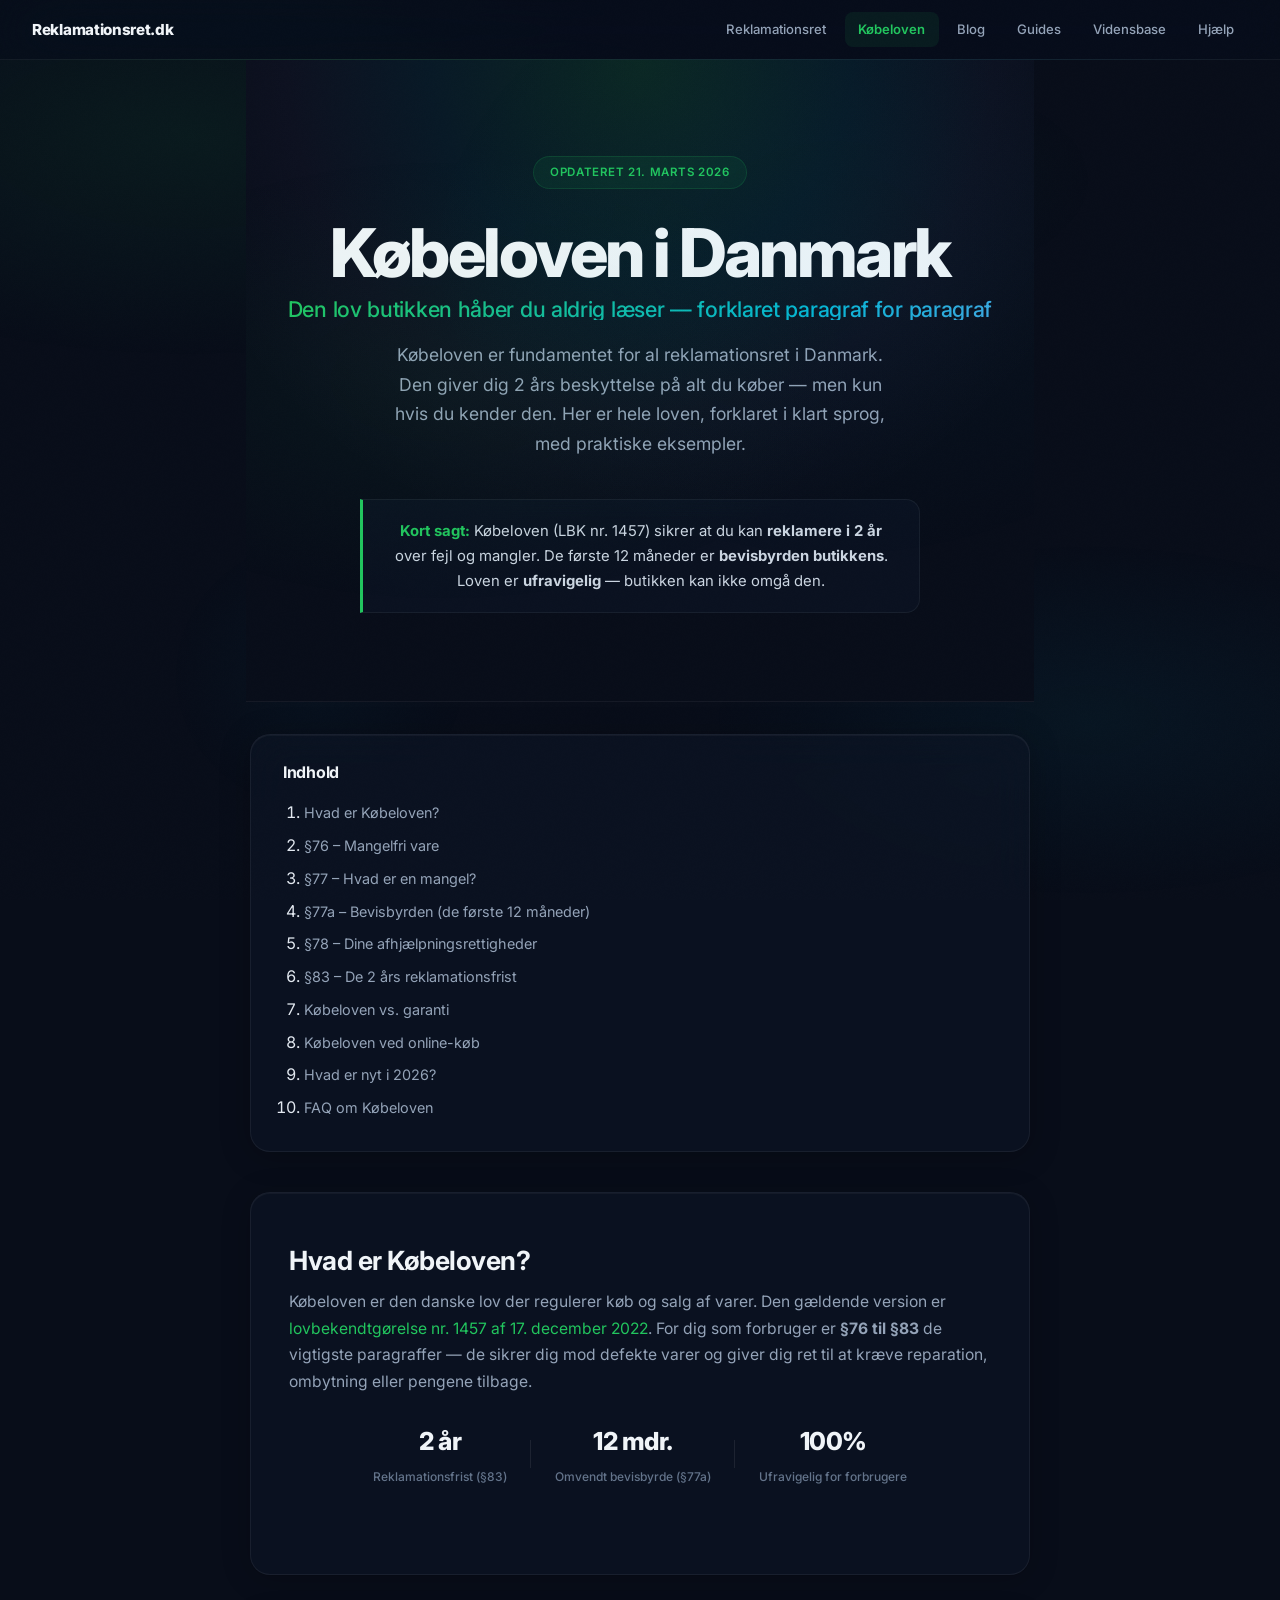
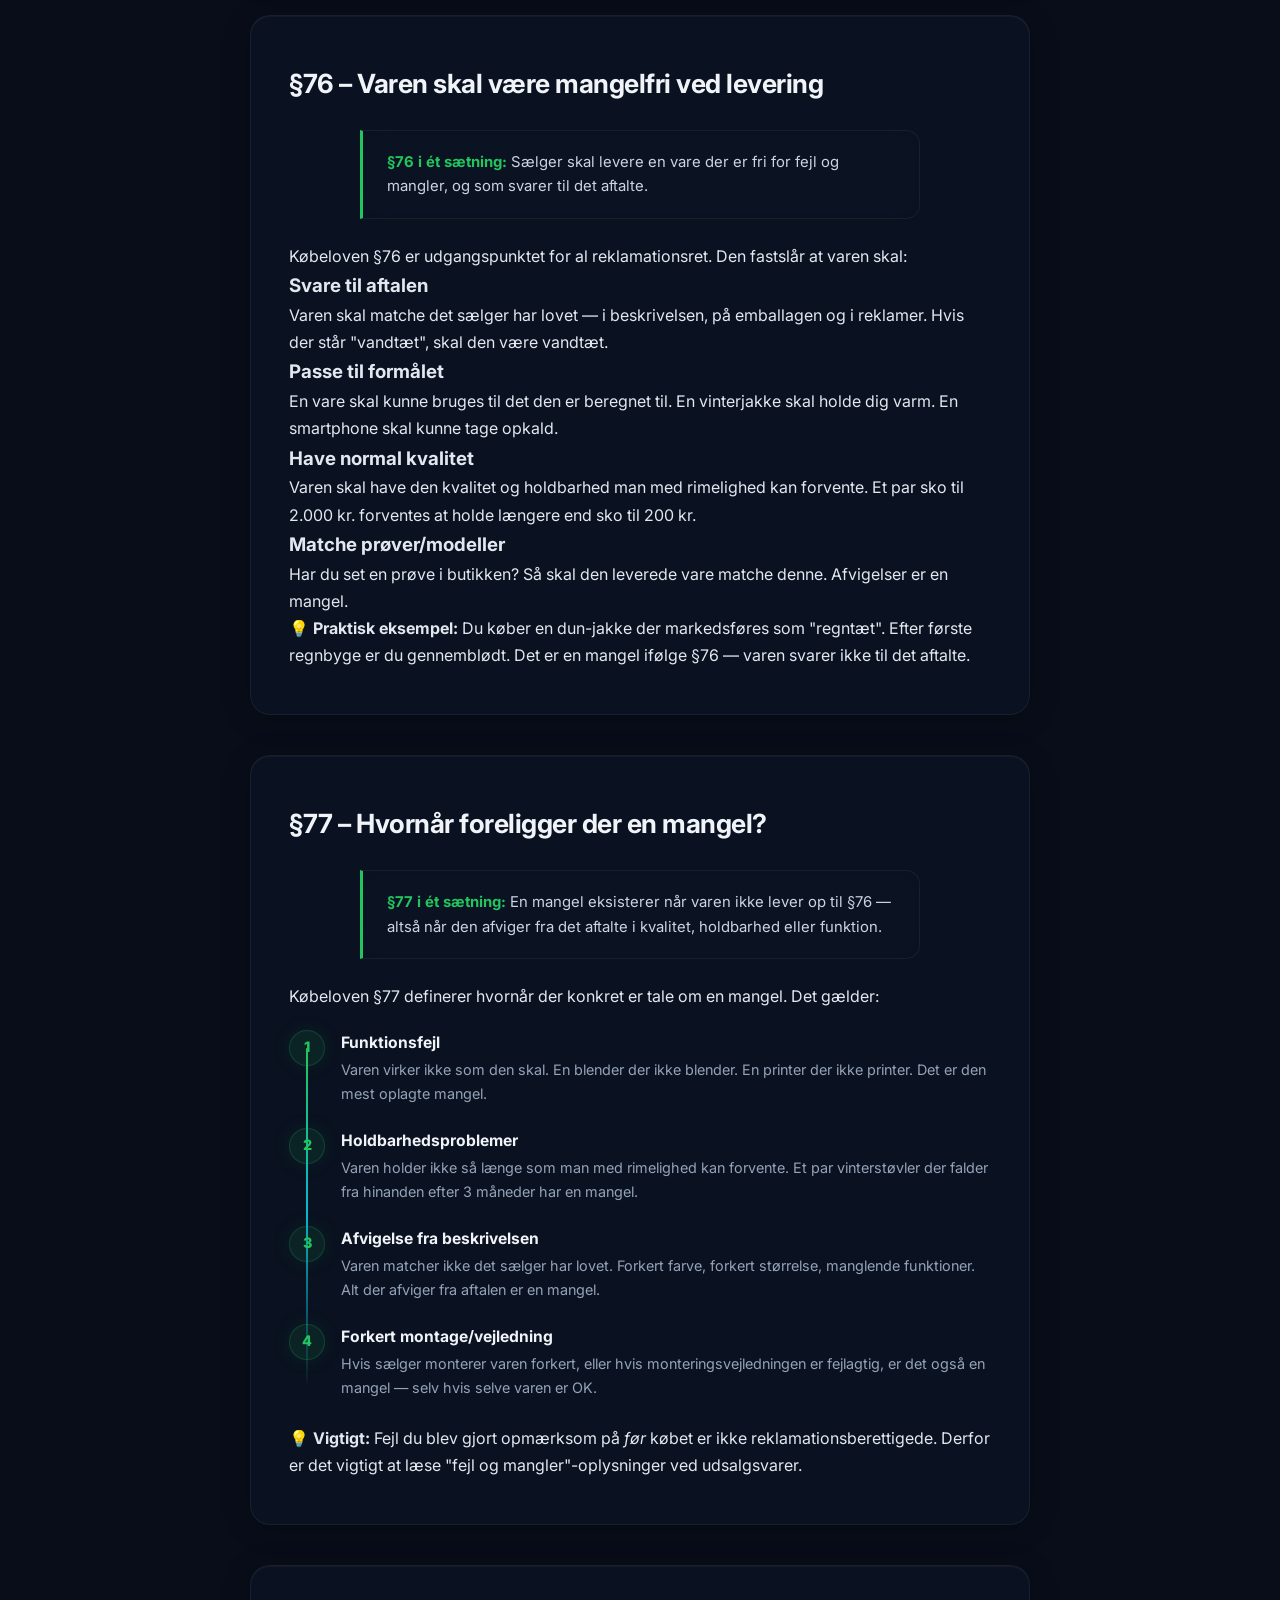
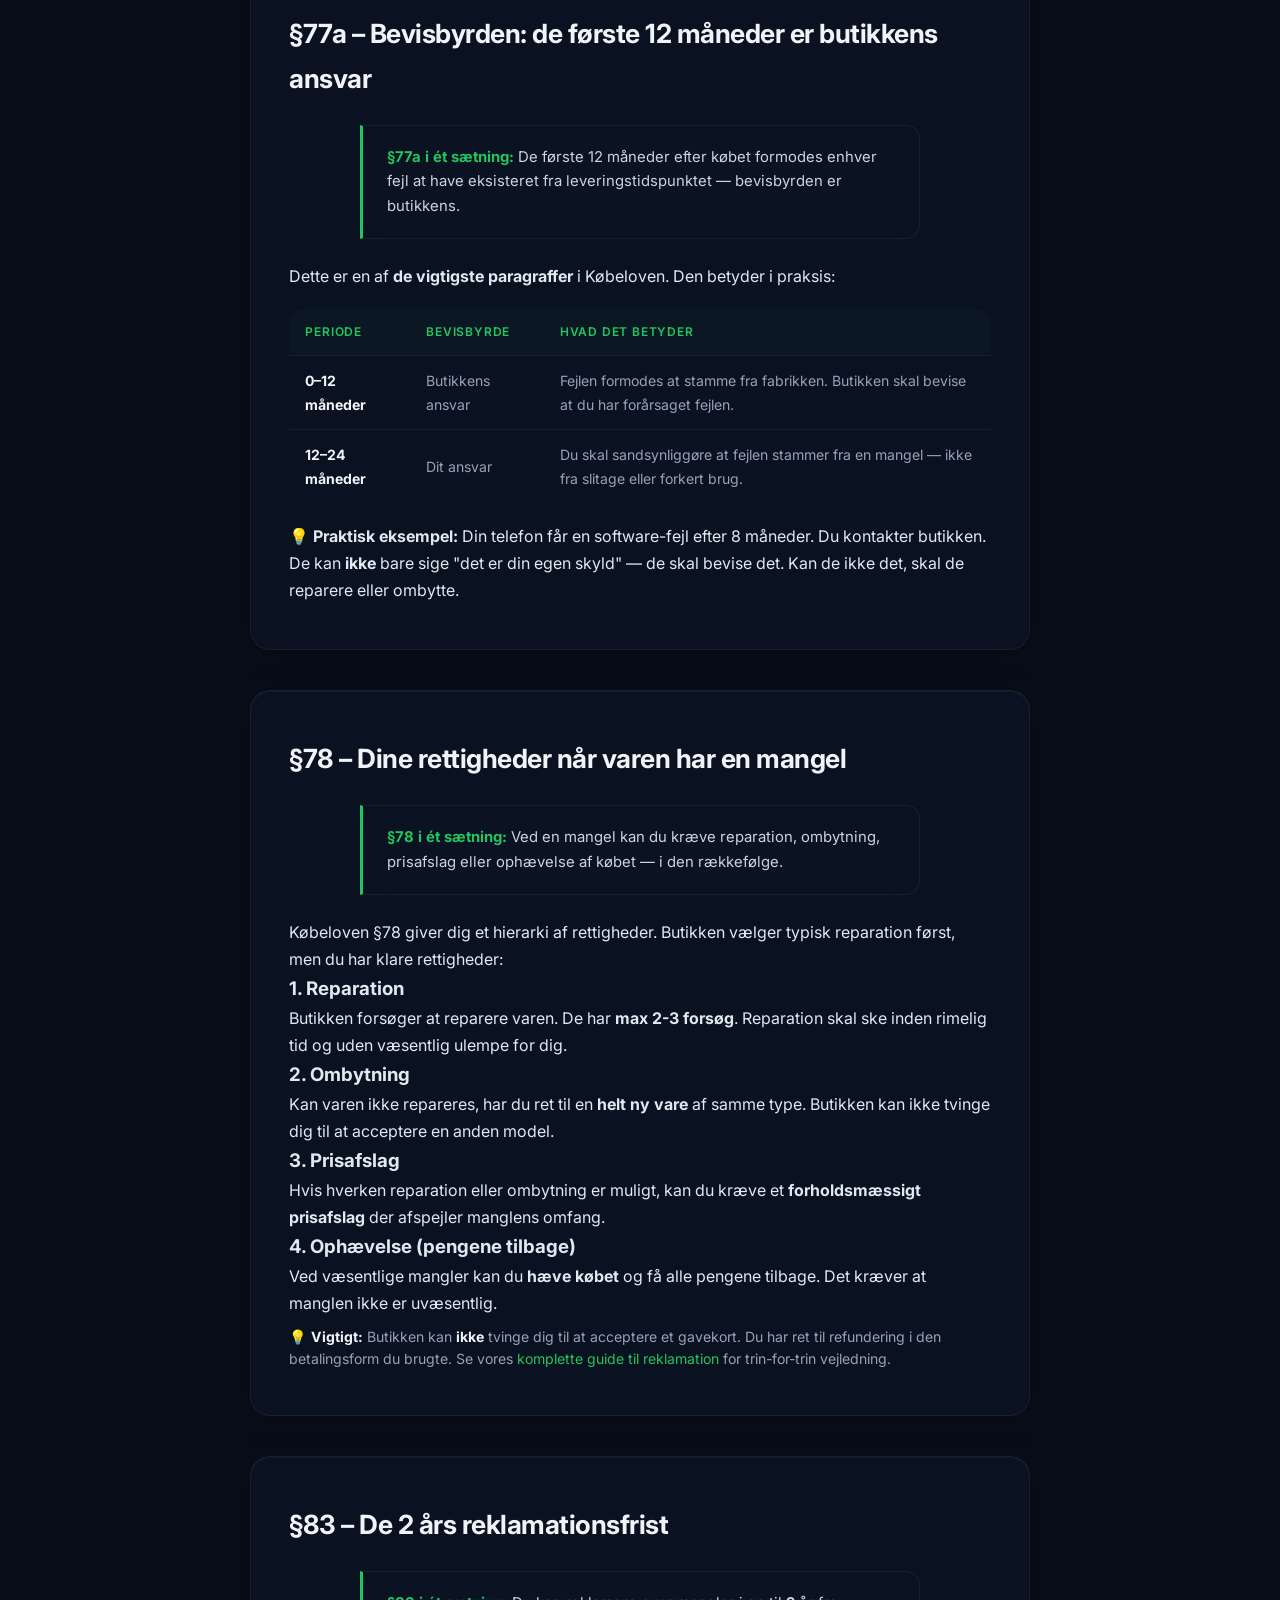
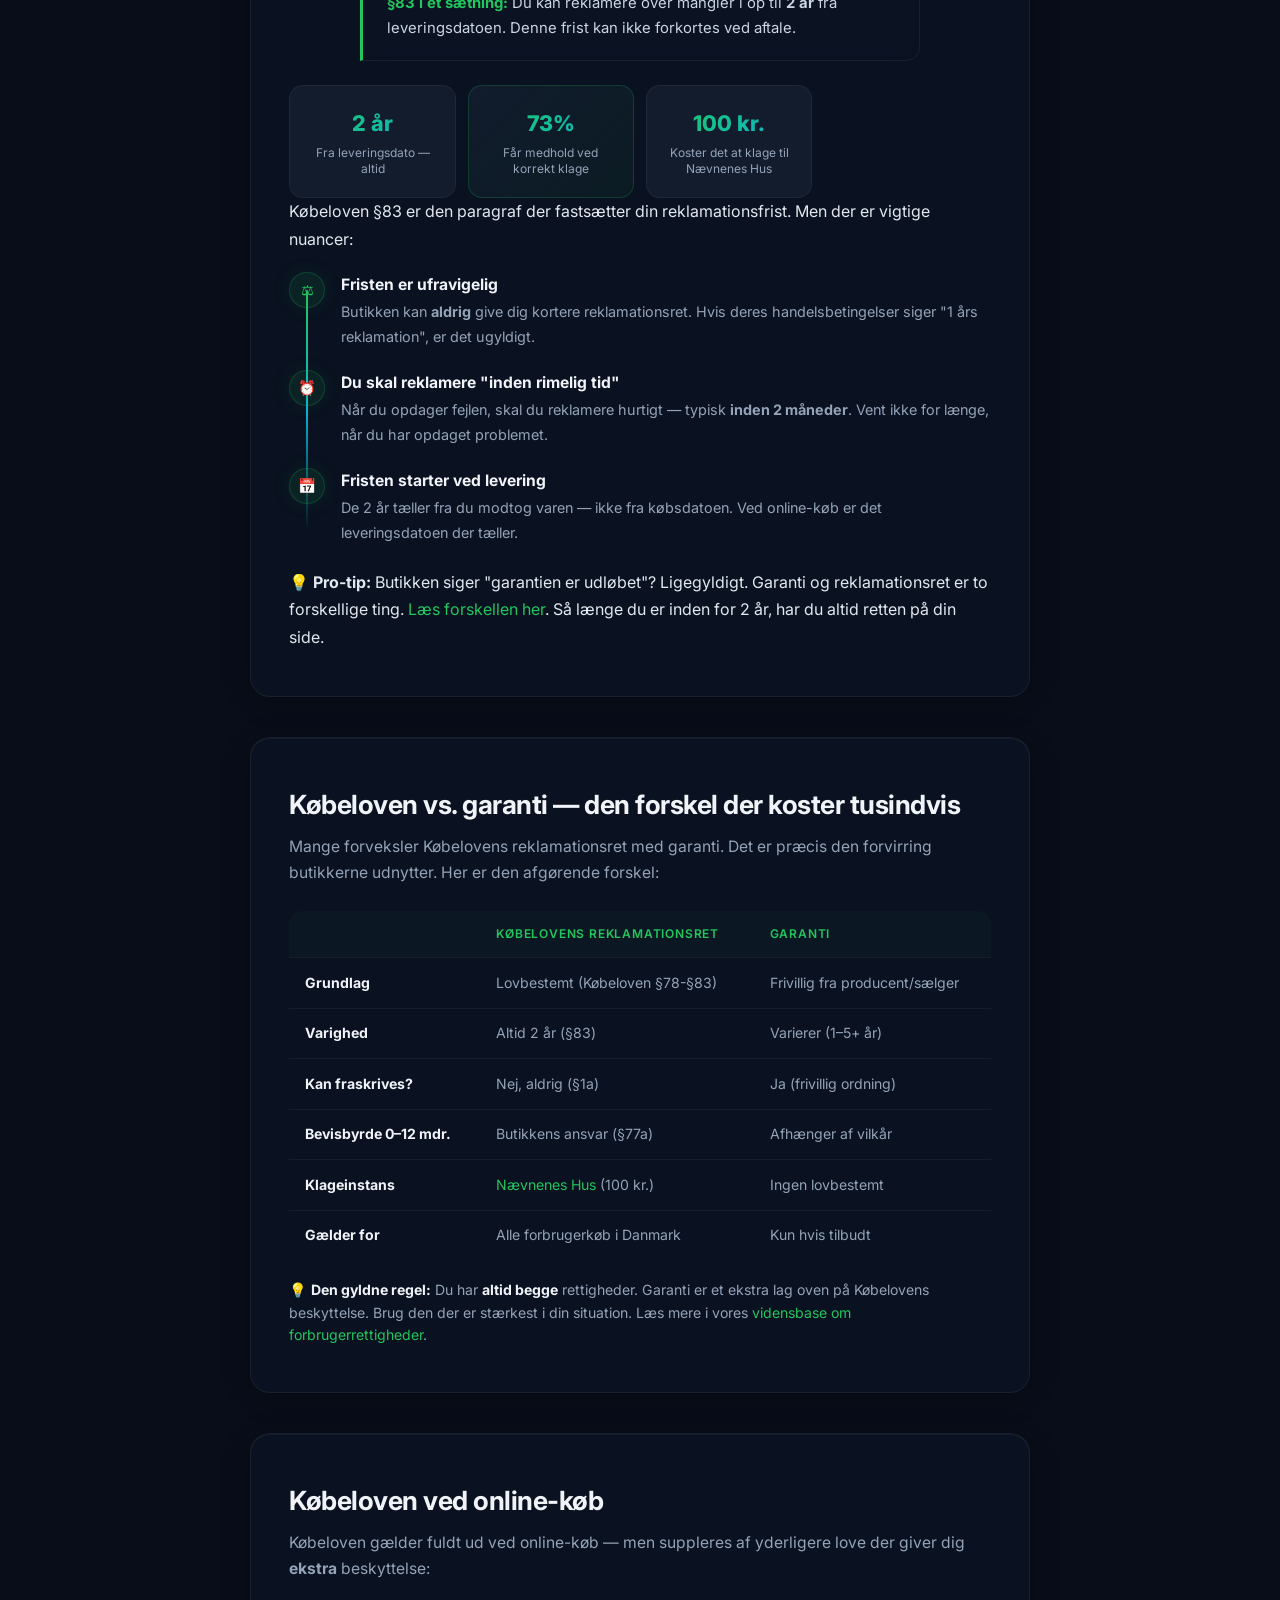
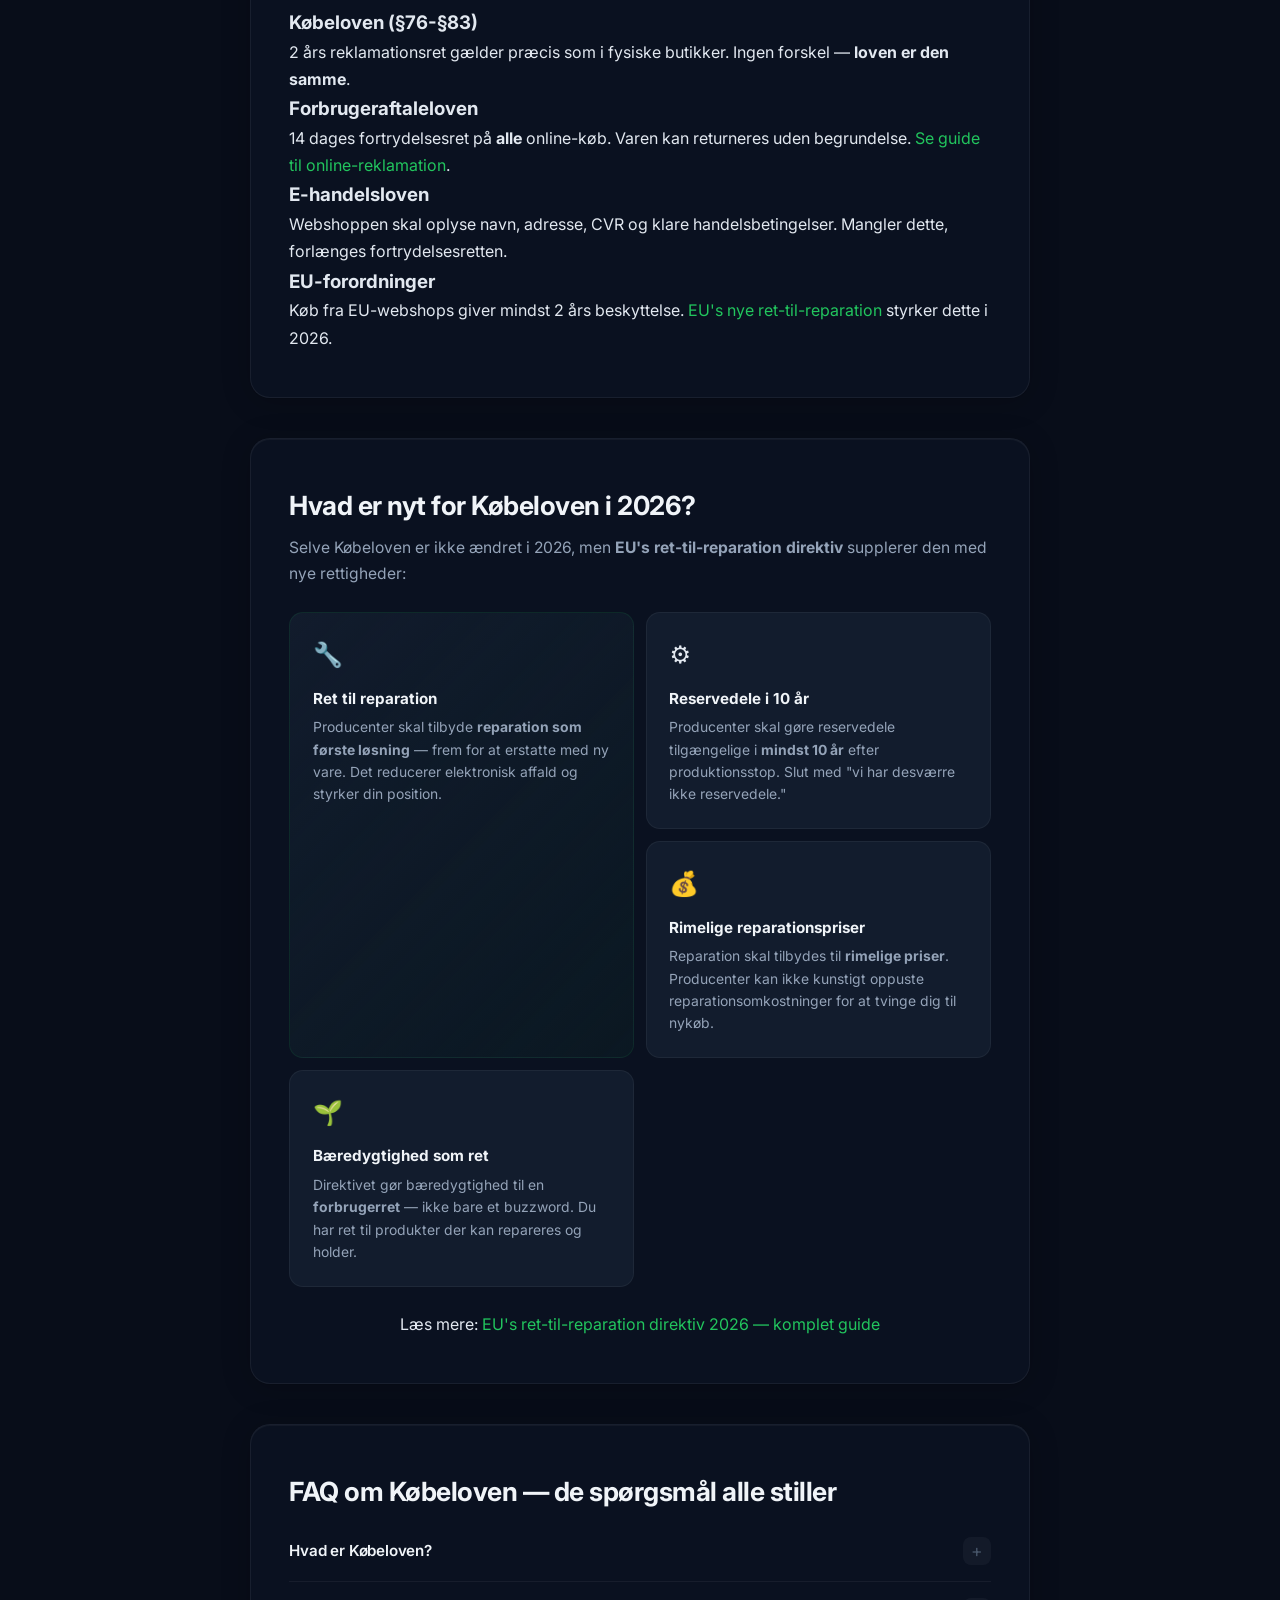
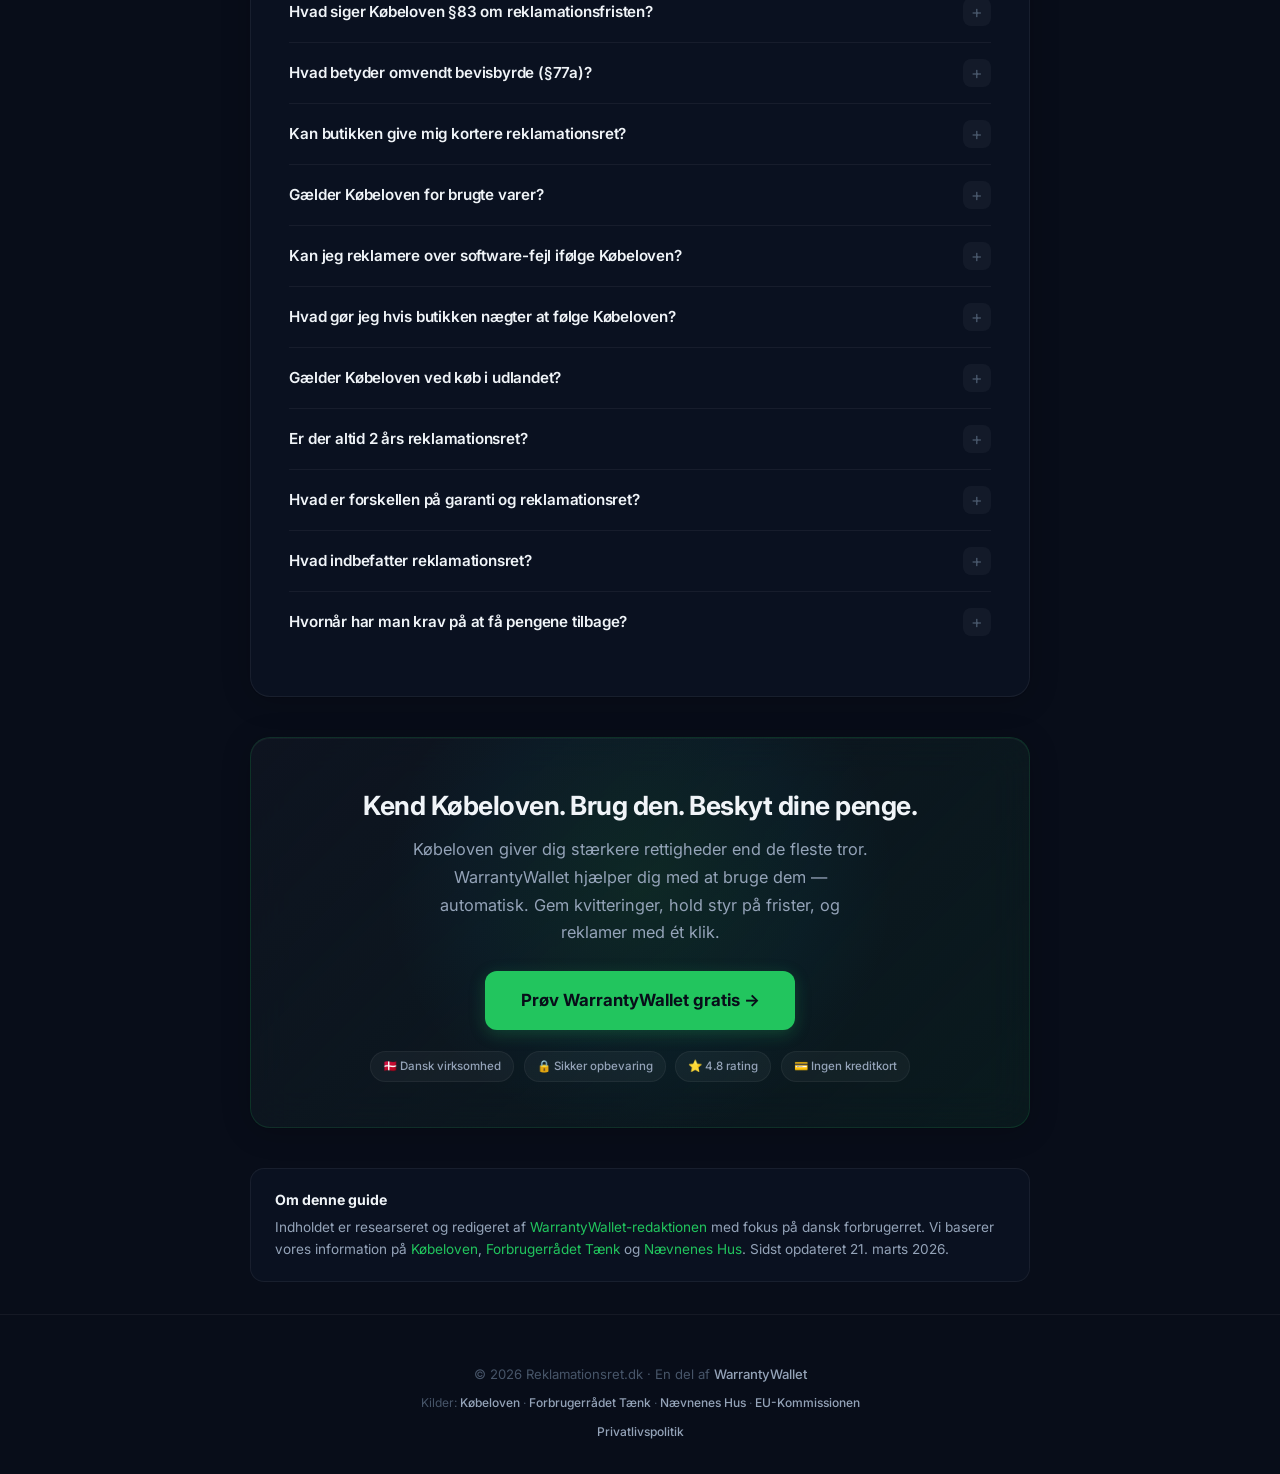
==== commit 063d9bff: "SEO: WebPage dateModified schema, nav anchor 'Reklamationsret', sitemap lastmod 2026-03-22" ====
--- a/kobeloven.html
+++ b/kobeloven.html
@@ -5,7 +5,6 @@
     <meta name="viewport" content="width=device-width, initial-scale=1.0">
     <title>Købeloven 2026 – Komplet guide til §76-§83 og din reklamationsret</title>
     <meta name="description" content="Købeloven forklaret paragraf for paragraf: §76 mangelfri vare, §78 bevisbyrde, §83 reklamationsfrist på 2 år. Alt du skal vide om Købeloven i 2026 – med praktiske eksempler.">
-    <meta name="keywords" content="købeloven, købeloven §83, købeloven reklamation, købeloven 2026, købeloven §76, købeloven §77, købeloven §78, reklamationsret købeloven, købeloven paragraf 83, dansk købelov">
     <meta name="robots" content="index, follow">
     <meta name="subject" content="Købeloven – dansk forbrugerlovgivning">
     <meta name="topic" content="Købeloven §76-§83, reklamationsret, forbrugerbeskyttelse, dansk lovgivning 2026">
@@ -66,7 +65,7 @@
       "description": "Købeloven forklaret paragraf for paragraf: §76 mangelfri vare, §78 bevisbyrde, §83 reklamationsfrist på 2 år. Alt du skal vide om Købeloven i 2026.",
       "url": "https://reklamationsret.dk/kobeloven.html",
       "datePublished": "2026-03-21",
-      "dateModified": "2026-03-21",
+      "dateModified": "2026-03-22",
       "author": {
         "@type": "Organization",
         "name": "WarrantyWallet-redaktionen",
@@ -225,7 +224,7 @@
     <nav class="topnav">
         <a href="https://reklamationsret.dk" class="nav-logo">Reklamationsret.dk</a>
         <div class="nav-links">
-            <a href="https://reklamationsret.dk">Forside</a>
+            <a href="https://reklamationsret.dk">Reklamationsret</a>
             <a href="https://reklamationsret.dk/kobeloven.html" class="active">Købeloven</a>
             <a href="https://blog.reklamationsret.dk">Blog</a>
             <a href="https://guide.reklamationsret.dk">Guides</a>
